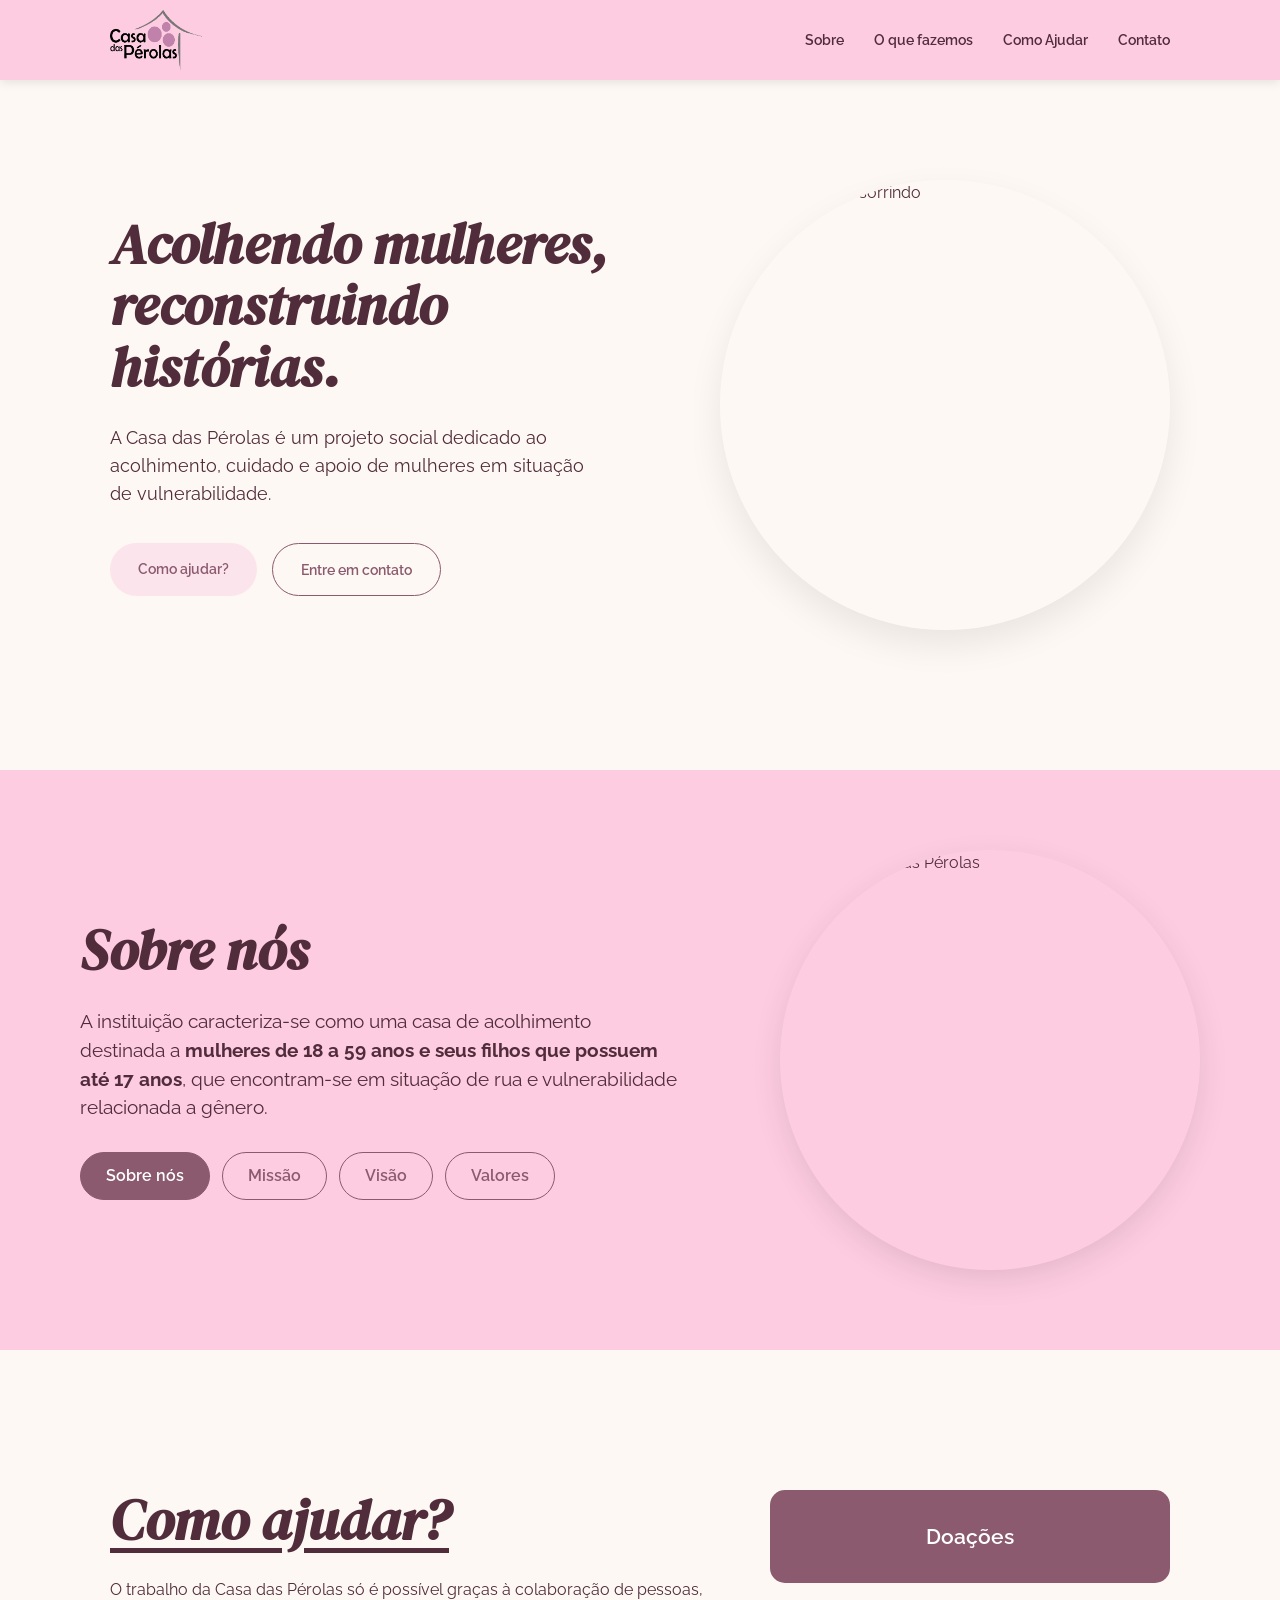
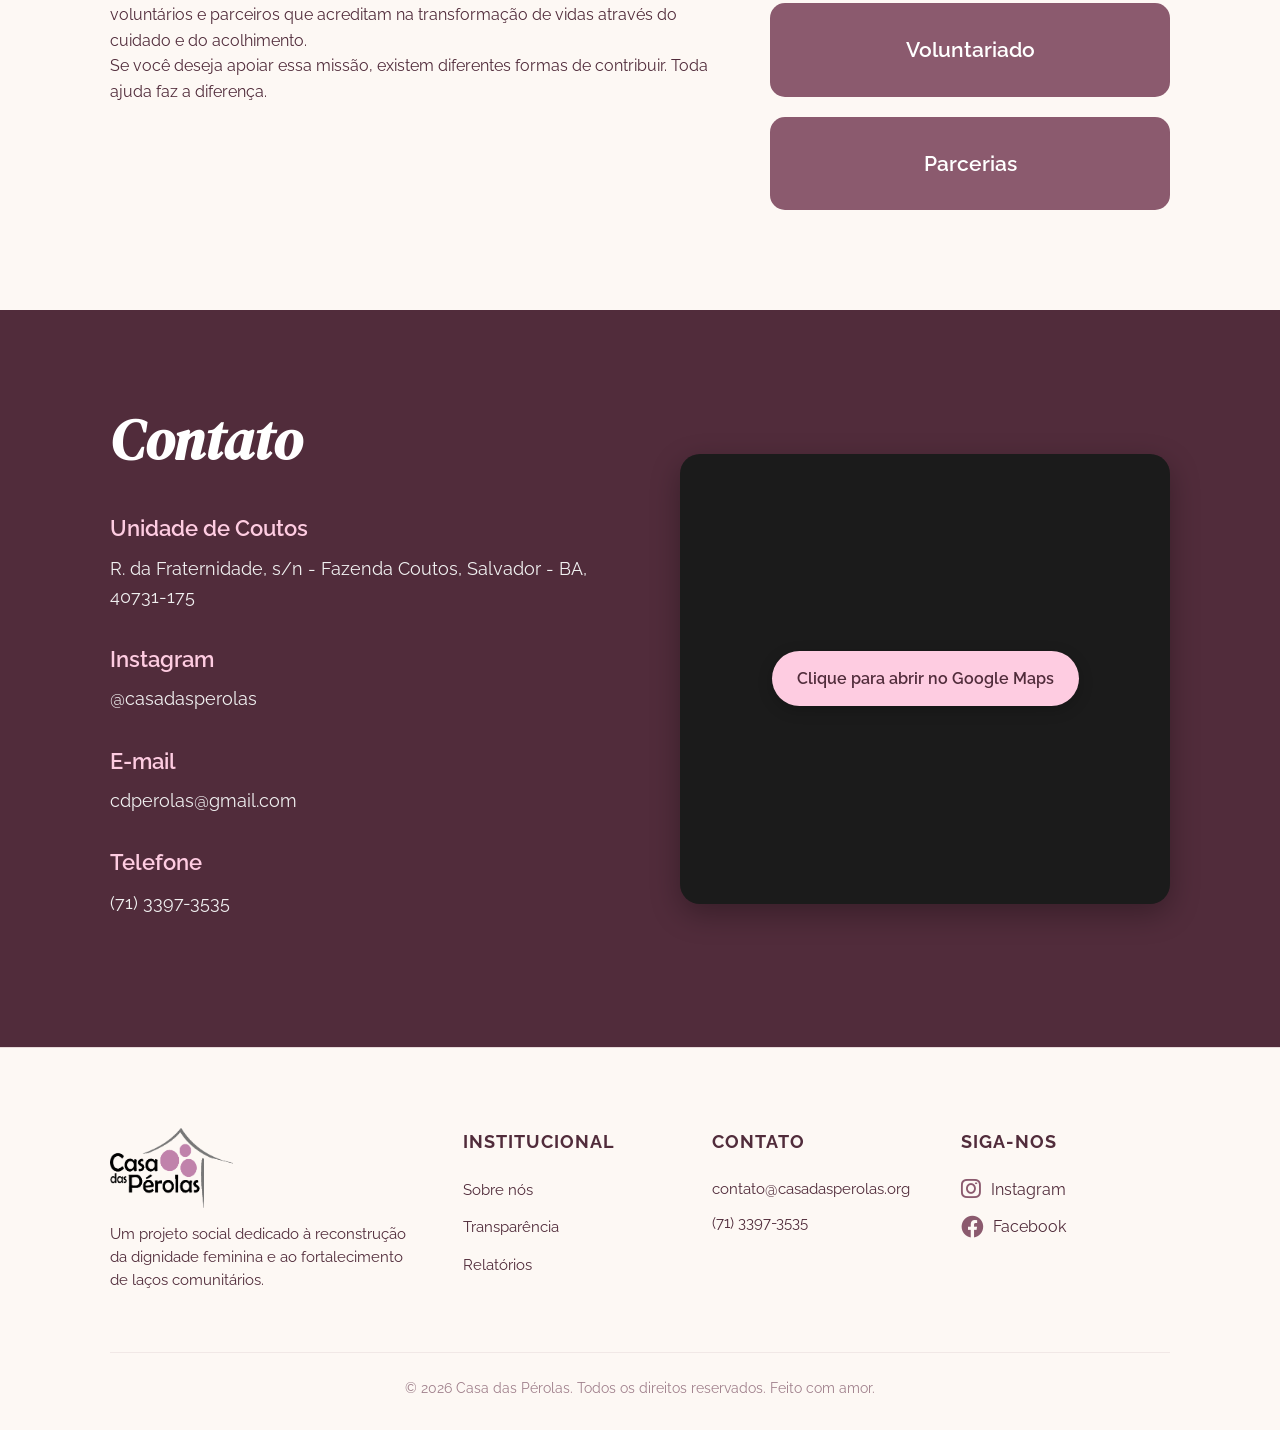
==== public/index.html @ 22f9d9be "Primeiro commit: Estrutura completa" ====
<!DOCTYPE html>
<html lang="pt-br">
<head>
    <meta charset="UTF-8">
    <meta name="viewport" content="width=device-width, initial-scale=1.0">
    <title>Casa das Pérolas</title>
    <link rel="stylesheet" href="css/style.css">
    <!-- Fontes e Ícones -->
    <link href="https://fonts.googleapis.com/css2?family=DM+Serif+Display:ital@0;1&family=Raleway:wght@400;600&display=swap" rel="stylesheet">
    <link rel="stylesheet" href="https://cdnjs.cloudflare.com/ajax/libs/font-awesome/6.0.0/css/all.min.css">
</head>
<body>

   <!-- Header Fixo -->
<header class="fixed-header">
    <div class="container nav-container">
        <!-- Logo PNG oficial no Header -->
        <div class="logo">
            <img src="Casa das Perólas.png" alt="Logo Casa das Pérolas" class="logo-img">
        </div>
        <nav>
            <div class="mobile-menu-icon">
                <div class="bar"></div>
                <div class="bar"></div>
                <div class="bar"></div>
            </div>
            
            <ul class="nav-list">
                <li><a href="#sobre">Sobre</a></li>
                <li><a href="#fazemos">O que fazemos</a></li>
                <li><a href="#ajudar">Como Ajudar</a></li>
                <li><a href="#contato">Contato</a></li>
            </ul>
        </nav>
    </div>
</header>

    <!-- Hero Section -->
    <section class="hero">
        <div class="container flex-hero">
            <div class="hero-text">
                <h1>Acolhendo mulheres, reconstruindo histórias.</h1>
                <p>A Casa das Pérolas é um projeto social dedicado ao acolhimento, cuidado e apoio de mulheres em situação de vulnerabilidade.</p>
                <div class="hero-btns">
                    <a href="#ajudar" class="btn btn-fill">Como ajudar?</a>
                    <a href="#contato" class="btn btn-outline">Entre em contato</a>
                </div>
            </div>
            <div class="hero-image">
                <div class="circle-img">
                    <!-- Imagem: Mulher sorrindo (Acolhimento) -->
                    <img src="https://images.unsplash.com/photo-1573497019940-1c28c88b4f3e?q=80&w=800&auto=format&fit=crop" alt="Mulher acolhida sorrindo">
                </div>
            </div>
        </div>
    </section>

    <!-- Sobre Section -->
    <section id="sobre" class="about-pink">
        <div class="container-flex">
            <div class="about-content">
                <h2 id="about-title">Sobre nós</h2>
                <p id="about-text">
                    A instituição caracteriza-se como uma casa de acolhimento destinada a 
                    <strong>mulheres de 18 a 59 anos e seus filhos que possuem até 17 anos</strong>, que encontram-se em situação de rua e vulnerabilidade relacionada a gênero.
                </p>
                
                <div class="filter-tabs">
                    <span class="tab active" data-target="sobre">Sobre nós</span>
                    <span class="tab" data-target="missao">Missão</span>
                    <span class="tab" data-target="visao">Visão</span>
                    <span class="tab" data-target="valores">Valores</span>
                </div>
            </div>

            <div class="about-image">
                <div class="circle-img">
                    <!-- Imagem: Grupo de mulheres/Equipe -->
                    <img id="about-img" src="https://images.unsplash.com/photo-1529156069898-49953e39b3ac?q=80&w=800&auto=format&fit=crop" alt="Equipe Casa das Pérolas">
                </div>
            </div>
        </div>
    </section>

    <!-- Como Ajudar -->
    <section id="ajudar" class="how-to-help">
        <div class="container grid-help">
            <div class="help-info">
                <h2>Como ajudar?</h2>
                <p>O trabalho da Casa das Pérolas só é possível graças à colaboração de pessoas, voluntários e parceiros que acreditam na transformação de vidas através do cuidado e do acolhimento.</p>
                <p>Se você deseja apoiar essa missão, existem diferentes formas de contribuir. Toda ajuda faz a diferença.</p>
            </div>
            <div class="help-cards">
                <div class="card">Doações</div>
                <div class="card">Voluntariado</div>
                <div class="card">Parcerias</div>
            </div>
        </div>
    </section>

    <!-- Seção de Contato -->
    <section id="contato" class="contact-section">
        <div class="container grid-contact">
            <div class="contact-info">
                <h2>Contato</h2>
                <div class="info-block">
                    <h3>Unidade de Coutos</h3>
                    <p>R. da Fraternidade, s/n - Fazenda Coutos, Salvador - BA, 40731-175</p>
                </div>
                
                <div class="info-block">
                    <h3>Instagram</h3>
                    <p><a href="https://www.instagram.com/casadasperolas" target="_blank">@casadasperolas</a></p>
                </div>

                <div class="info-block">
                    <h3>E-mail</h3>
                    <p><a href="mailto:cdperolas@gmail.com">cdperolas@gmail.com</a></p>
                </div>

                <div class="info-block">
                    <h3>Telefone</h3>
                    <p><a href="tel:7133973535">(71) 3397-3535</a></p>
                </div>
            </div>

            <div class="contact-map">
                <iframe src="https://www.google.com/maps/embed?pb=!1m18!1m12!1m3!1d3889.907241248093!2d-38.471442499999995!3d-12.849267399999997!2m3!1f0!2f0!3f0!3m2!1i1024!2i768!4f13.1!3m3!1m2!1s0x716121a64e60a1d%3A0xc8dcd6bf62f05271!2sCasa%20das%20P%C3%A9rolas!5e0!3m2!1spt-BR!2sbr!4v1778345344307!5m2!1spt-BR!2sbr" width="100%" height="100%" style="border:0;" allowfullscreen="" loading="lazy"></iframe>

                <a href="https://maps.app.goo.gl/dtXo3tHDdNDzMDmg7" target="_blank" class="map-link-overlay">
                    <div class="map-button">Clique para abrir no Google Maps</div>
                </a>
            </div>
        </div>
    </section>

    <footer class="main-footer">
        <div class="container footer-grid">
            <div class="footer-column brand-column">
                <div class="logo-footer">
                    <img src="Casa das Perólas.png" alt="Logo Casa das Pérolas" class="logo-img-footer">
                </div>
                <p>Um projeto social dedicado à reconstrução da dignidade feminina e ao fortalecimento de laços comunitários.</p>
            </div>

            <div class="footer-column">
                <h3>Institucional</h3>
                <ul>
                    <li><a href="#sobre">Sobre nós</a></li>
                    <li><a href="#">Transparência</a></li>
                    <li><a href="#">Relatórios</a></li>
                </ul>
            </div>

            <div class="footer-column">
                <h3>Contato</h3>
                <p>contato@casadasperolas.org</p>
                <p>(71) 3397-3535</p>
            </div>

            <div class="footer-column">
                <h3>Siga-nos</h3>
                <div class="social-links">
                    <a href="https://www.instagram.com/casadasperolas" target="_blank"><i class="fab fa-instagram"></i> Instagram</a>
                    <a href="https://www.facebook.com/casadasperolas" target="_blank"><i class="fab fa-facebook"></i> Facebook</a>
                </div>
            </div>
        </div>

        <div class="footer-bottom">
            <div class="container">
                <hr>
                <p>&copy; 2026 Casa das Pérolas. Todos os direitos reservados. Feito com amor.</p>
            </div>
        </div>
    </footer>

    <script src="js/script.js"></script>
</body>
</html>
---- public/css/style.css ----
/* Variáveis de Cores Atualizadas */
:root {
    --rosa-claro: #fecce1;    /* Fundo e Header */
    --marsala-medio: #8b5a6e; /* Botões e Títulos */
    --marsala-escuro: #512c3b; /* Texto e Destaques */
    --bege-fundo: #fdf8f4;    /* Fundo das seções claras */
}

* {
    margin: 0;
    padding: 0;
    box-sizing: border-box;
}

body {
    font-family: 'Raleway', sans-serif;
    background-color: var(--bege-fundo);
    color: var(--marsala-escuro);
    line-height: 1.6;
    overflow-x: hidden;
}

.container {
    max-width: 1100px;
    margin: 0 auto;
    padding: 0 20px;
}

/* Header */
header {
    background-color: var(--rosa-claro);
    padding: 20px 0;
}

.nav-container {
    display: flex;
    justify-content: space-between;
    align-items: center;
}

.logo {
    font-family: 'DM Serif Display', serif;
    font-size: 1.5rem;
    color: var(--marsala-escuro);
}

nav ul {
    display: flex;
    list-style: none;
}

nav ul li a {
    text-decoration: none;
    color: var(--marsala-escuro);
    margin-left: 30px;
    font-weight: 600;
    font-size: 0.9rem;
}

/* Hero Section */
.hero {
    padding: 100px 0;
}

.flex-hero {
    display: flex;
    align-items: center;
    justify-content: space-between;
    gap: 40px;
}

.hero-text {
    flex: 1;
}

h1, h2 {
    font-family: 'DM Serif Display', serif;
    font-style: italic;
    font-size: 3.5rem;
    color: var(--marsala-escuro);
    line-height: 1.1;
    margin-bottom: 25px;
}

.hero-text p {
    font-size: 1.1rem;
    margin-bottom: 35px;
    max-width: 500px;
}

.hero-btns {
    display: flex;
    gap: 15px;
}

/* Botões */
.btn {
    padding: 14px 28px;
    border-radius: 50px;
    text-decoration: none;
    font-weight: 600;
    font-size: 0.9rem;
    transition: 0.3s ease;
}

.btn-fill {
    background-color: #fce4ec; /* Rosa bem clarinho para o botão */
    color: var(--marsala-medio);
}

.btn-outline {
    border: 1px solid var(--marsala-medio);
    color: var(--marsala-medio);
}

.btn:hover {
    opacity: 0.8;
    transform: translateY(-2px);
}

/* Imagens Circulares */
.circle-img {
    width: 450px;
    height: 450px;
    border-radius: 50%;
    overflow: hidden;
    flex-shrink: 0;
    box-shadow: 0 15px 35px rgba(0,0,0,0.08);
}

.circle-img img {
    width: 100%;
    height: 100%;
    object-fit: cover;
}

/* Seção Sobre (Faixa Rosa) */
.about-pink {
    background-color: #fecce1; /* Cor rosa fiel ao seu pedido */
    padding: 80px 0;
    margin: 40px 0; /* Espaço para não colar nas seções vizinhas */
}

/* O segredo para o alinhamento está aqui */
.about-pink .container-flex {
    display: flex;
    align-items: center; /* Centraliza verticalmente texto e imagem */
    justify-content: space-between;
    gap: 50px;
    max-width: 1200px; /* Ajuste conforme a largura do seu projeto */
    margin: 0 auto;
    padding: 0 40px;
}

/* Lado do Texto */
.about-content {
    flex: 1.2; /* Dá um pouco mais de espaço para o texto */
    text-align: left;
}

.about-content h2 {
    font-family: 'DM Serif Display', serif;
    font-size: 3.5rem;
    color: #512c3b;
    margin-bottom: 25px;
    font-style: italic;
}

.about-content p {
    font-family: 'Raleway', sans-serif;
    font-size: 1.2rem;
    line-height: 1.5;
    color: #512c3b;
    margin-bottom: 30px;
    max-width: 600px; /* Impede que o texto se espalhe demais */
}

/* Lado da Imagem */
.about-image {
    flex: 0.8;
    display: flex;
    justify-content: flex-end;
}

.about-image .circle-img {
    width: 420px; /* Tamanho fiel ao Figma */
    height: 420px;
    border-radius: 50%;
    overflow: hidden;
    border: none;
    box-shadow: 0 10px 30px rgba(0,0,0,0.1);
}

.about-image .circle-img img {
    width: 100%;
    height: 100%;
    object-fit: cover;
}

/* Tabs (Abas) */
.filter-tabs {
    display: flex;
    gap: 12px;
}

.tab {
    padding: 10px 25px;
    border: 1px solid #8b5a6e;
    border-radius: 30px;
    font-family: 'Raleway', sans-serif;
    font-weight: 600;
    color: #8b5a6e;
    cursor: pointer;
    background: transparent;
    transition: 0.3s;
}

.tab.active {
    background-color: #8b5a6e;
    color: white;
}

/* Como Ajudar */
.how-to-help {
    padding: 100px 0;
}

.grid-help {
    display: grid;
    grid-template-columns: 1.2fr 0.8fr;
    gap: 60px;
    align-items: start;
}

.help-info h2 {
    text-decoration: underline;
    text-underline-offset: 8px;
}

.help-cards {
    display: flex;
    flex-direction: column;
    gap: 20px;
}

.card {
    background-color: var(--marsala-medio);
    color: white;
    padding: 30px;
    border-radius: 15px;
    text-align: center;
    font-size: 1.3rem;
    font-weight: 600;
    cursor: pointer;
    transition: 0.3s;
}

.card:hover {
    background-color: var(--marsala-escuro);
}

/* Animações */
.fade-in {
    animation: fadeIn 0.6s ease-out forwards;
}

@keyframes fadeIn {
    from { opacity: 0; transform: translateY(15px); }
    to { opacity: 1; transform: translateY(0); }
}

/* Responsividade */
@media (max-width: 992px) {
    h1 { font-size: 2.8rem; }
    .circle-img { width: 350px; height: 350px; }
}

@media (max-width: 768px) {
    .flex-hero, .container-flex, .grid-help {
        flex-direction: column;
        grid-template-columns: 1fr;
        text-align: center;
    }
    
    .hero-text p { margin: 0 auto 30px; }
    .hero-btns { justify-content: center; }
    .filter-tabs { justify-content: center; }
    
    .circle-img {
        width: 300px;
        height: 300px;
    }
}

/* Reset e Estilo Geral do Footer */
.main-footer {
    background-color: var(--bege-fundo); /* Fundo suave */
    padding: 80px 0 30px 0;
    border-top: 1px solid rgba(139, 90, 110, 0.2); /* Linha sutil marsala */
    color: var(--marsala-escuro);
}

.footer-grid {
    display: grid;
    grid-template-columns: 1.5fr 1fr 1fr 1fr;
    gap: 40px;
    align-items: start;
}

/* Estilo da Logo no Footer */
.logo-footer {
    font-family: 'DM Serif Display', serif;
    font-size: 1.8rem;
    color: var(--marsala-medio);
    margin-bottom: 15px;
}

.brand-column p {
    font-size: 0.95rem;
    max-width: 300px;
    line-height: 1.5;
}

/* Títulos das Colunas */
.footer-column h3 {
    font-family: 'Raleway', sans-serif;
    font-weight: 700;
    font-size: 1.1rem;
    text-transform: uppercase;
    letter-spacing: 1px;
    margin-bottom: 20px;
    color: var(--marsala-escuro);
}

/* Listas e Links */
.footer-column ul {
    list-style: none;
}

.footer-column ul li {
    margin-bottom: 12px;
}

.footer-column a {
    text-decoration: none;
    color: var(--marsala-escuro);
    font-size: 0.95rem;
    transition: color 0.3s ease;
}

.footer-column a:hover {
    color: var(--marsala-medio);
}

.footer-column p {
    font-size: 0.95rem;
    margin-bottom: 10px;
}

/* Parte Inferior (Copyright) */
.footer-bottom {
    margin-top: 50px;
    text-align: center;
}

.footer-bottom hr {
    border: 0;
    border-top: 1px solid rgba(139, 90, 110, 0.1);
    margin-bottom: 25px;
}

.footer-bottom p {
    font-size: 0.85rem;
    color: #a0808c; /* Um tom de cinza rosado */
}

/* Ajuste para telas menores */
@media (max-width: 768px) {
    .footer-grid {
        grid-template-columns: 1fr 1fr;
        text-align: center;
    }
    
    .brand-column {
        grid-column: span 2;
        margin-bottom: 30px;
    }
    
    .brand-column p {
        margin: 0 auto;
    }
}

/* Estilo do ícone hambúrguer (escondido por padrão) */
.mobile-menu-icon {
    display: none;
    cursor: pointer;
    flex-direction: column;
    gap: 5px;
}

.bar {
    width: 25px;
    height: 3px;
    background-color: var(--marsala-escuro);
    transition: 0.3s;
}

/* Responsividade do Menu */
@media (max-width: 768px) {
    .mobile-menu-icon { display: flex; }

    .nav-list {
        display: none; /* Esconde a lista original */
        flex-direction: column;
        position: absolute;
        top: 70px;
        left: 0;
        width: 100%;
        background-color: var(--rosa-claro);
        padding: 20px;
        text-align: center;
        z-index: 1000;
    }

    /* Classe que o JS vai adicionar */
    .nav-list.active { display: flex; }
    
    nav ul li { margin: 15px 0; }
}

html {
    scroll-behavior: smooth;
}

/* Seção de Contato */
.contact-section {
    background-color: var(--marsala-escuro); /* #512c3b */
    padding: 100px 0;
    color: #ffffff;
}

.grid-contact {
    display: grid;
    grid-template-columns: 1fr 1fr;
    gap: 80px;
    align-items: center;
}

.contact-info h2 {
    font-family: 'DM Serif Display', serif;
    font-size: 3.5rem;
    color: #ffffff; /* Branco para destacar no fundo escuro */
    margin-bottom: 40px;
    font-style: italic;
}

.info-block {
    margin-bottom: 30px;
}

.info-block h3 {
    font-family: 'Raleway', sans-serif;
    font-weight: 600;
    font-size: 1.4rem;
    margin-bottom: 8px;
    color: var(--rosa-claro); /* #fecce1 */
}

.info-block p, .info-block a {
    font-family: 'Raleway', sans-serif;
    font-size: 1.1rem;
    color: #f0f0f0;
    text-decoration: none;
    line-height: 1.6;
}

.info-block a:hover {
    text-decoration: underline;
    color: var(--rosa-claro);
}

/* Estilização do Mapa */
.contact-map {
    position: relative;
    border-radius: 20px;
    overflow: hidden;
    height: 450px;
    box-shadow: 0 20px 40px rgba(0,0,0,0.3);
}

.map-link {
    display: block;
    width: 100%;
    height: 100%;
    position: relative;
}

/* Camada que aparece ao passar o mouse sobre o mapa */
.map-overlay {
    position: absolute;
    top: 0;
    left: 0;
    width: 100%;
    height: 100%;
    background-color: rgba(81, 44, 59, 0.4);
    display: flex;
    justify-content: center;
    align-items: center;
    opacity: 0;
    transition: 0.3s ease;
    z-index: 2;
    pointer-events: none; /* Deixa o clique passar para o link */
}

.map-link:hover .map-overlay {
    opacity: 1;
}

.map-overlay span {
    background-color: var(--rosa-claro);
    color: var(--marsala-escuro);
    padding: 12px 25px;
    border-radius: 30px;
    font-weight: 600;
}

/* Iframe do mapa */
.contact-map iframe {
    filter: grayscale(0.3) contrast(1.1); /* Um leve filtro para combinar com o site */
}

/* Responsividade */
@media (max-width: 992px) {
    .grid-contact {
        grid-template-columns: 1fr;
        gap: 50px;
        text-align: center;
    }

    .contact-info h2 {
        font-size: 3rem;
    }

    .contact-map {
        height: 350px;
    }
}

.contact-map {
    position: relative;
    border-radius: 20px;
    overflow: hidden;
    height: 450px;
    background-color: #222; /* Fundo preto caso o mapa demore a carregar */
    box-shadow: 0 20px 40px rgba(0,0,0,0.3);
}

.contact-map iframe {
    width: 100%;
    height: 100%;
    border: none;
    display: block;
}

.map-link {
    display: block;
    width: 100%;
    height: 100%;
    text-decoration: none;
}

.contact-map {
    position: relative;
    width: 100%;
    height: 450px;
    border-radius: 20px;
    overflow: hidden;
    box-shadow: 0 10px 30px rgba(0,0,0,0.3);
}

/* Link que cobre todo o mapa */
.map-link-overlay {
    position: absolute;
    top: 0;
    left: 0;
    width: 100%;
    height: 100%;
    display: flex;
    justify-content: center;
    align-items: center;
    background: rgba(0, 0, 0, 0.2); /* Escurece o mapa levemente */
    text-decoration: none;
    z-index: 10; /* Garante que fique na frente do iframe */
    transition: background 0.3s ease;
}

.map-link-overlay:hover {
    background: rgba(0, 0, 0, 0.4); /* Escurece mais ao passar o mouse */
}

/* Estilo do Botão Rosa */
.map-button {
    background-color: #fecce1; /* Seu rosa claro */
    color: #512c3b; /* Seu marsala escuro */
    padding: 15px 25px;
    border-radius: 50px;
    font-weight: 600;
    font-family: 'Raleway', sans-serif;
    box-shadow: 0 4px 15px rgba(0,0,0,0.2);
    transition: transform 0.3s ease;
}

.map-link-overlay:hover .map-button {
    transform: scale(1.05); /* Efeito de pulso ao passar o mouse */
}

.social-links {
    display: flex;
    flex-direction: column;
    gap: 12px;
}

.social-links a {
    display: flex;
    align-items: center;
    gap: 10px; /* Espaço entre o ícone e o texto */
    text-decoration: none;
    color: var(--marsala-escuro);
    font-family: 'Raleway', sans-serif;
    font-size: 1rem;
    transition: transform 0.3s ease, color 0.3s ease;
}

/* Tamanho do ícone */
.social-links i {
    font-size: 1.4rem;
    color: var(--marsala-medio);
}

/* Efeito ao passar o mouse */
.social-links a:hover {
    color: var(--marsala-medio);
    transform: translateX(5px); /* Move levemente para a direita */
}

.social-links a:hover i {
    color: var(--marsala-escuro);
}

/* Header Fixo no Topo */
.fixed-header {
    position: fixed;
    top: 0;
    left: 0;
    width: 100%;
    z-index: 1000;
    background-color: var(--rosa-claro);
    box-shadow: 0 2px 10px rgba(0, 0, 0, 0.1);
    padding: 10px 0;
}

/* Compensação para o conteúdo não ficar escondido atrás do header fixo */
body {
    padding-top: 80px; /* Ajuste conforme a altura do seu header */
}

/* Ajuste das Logos PNG */
.logo-img {
    height: 60px; /* Ajuste conforme o tamanho do seu PNG */
    width: auto;
    display: block;
}

.logo-img-footer {
    height: 80px; /* Logo um pouco maior no rodapé */
    width: auto;
    margin-bottom: 15px;
    display: block;
}

/* Ajuste do container para alinhar a imagem da logo */
.nav-container {
    display: flex;
    justify-content: space-between;
    align-items: center;
}
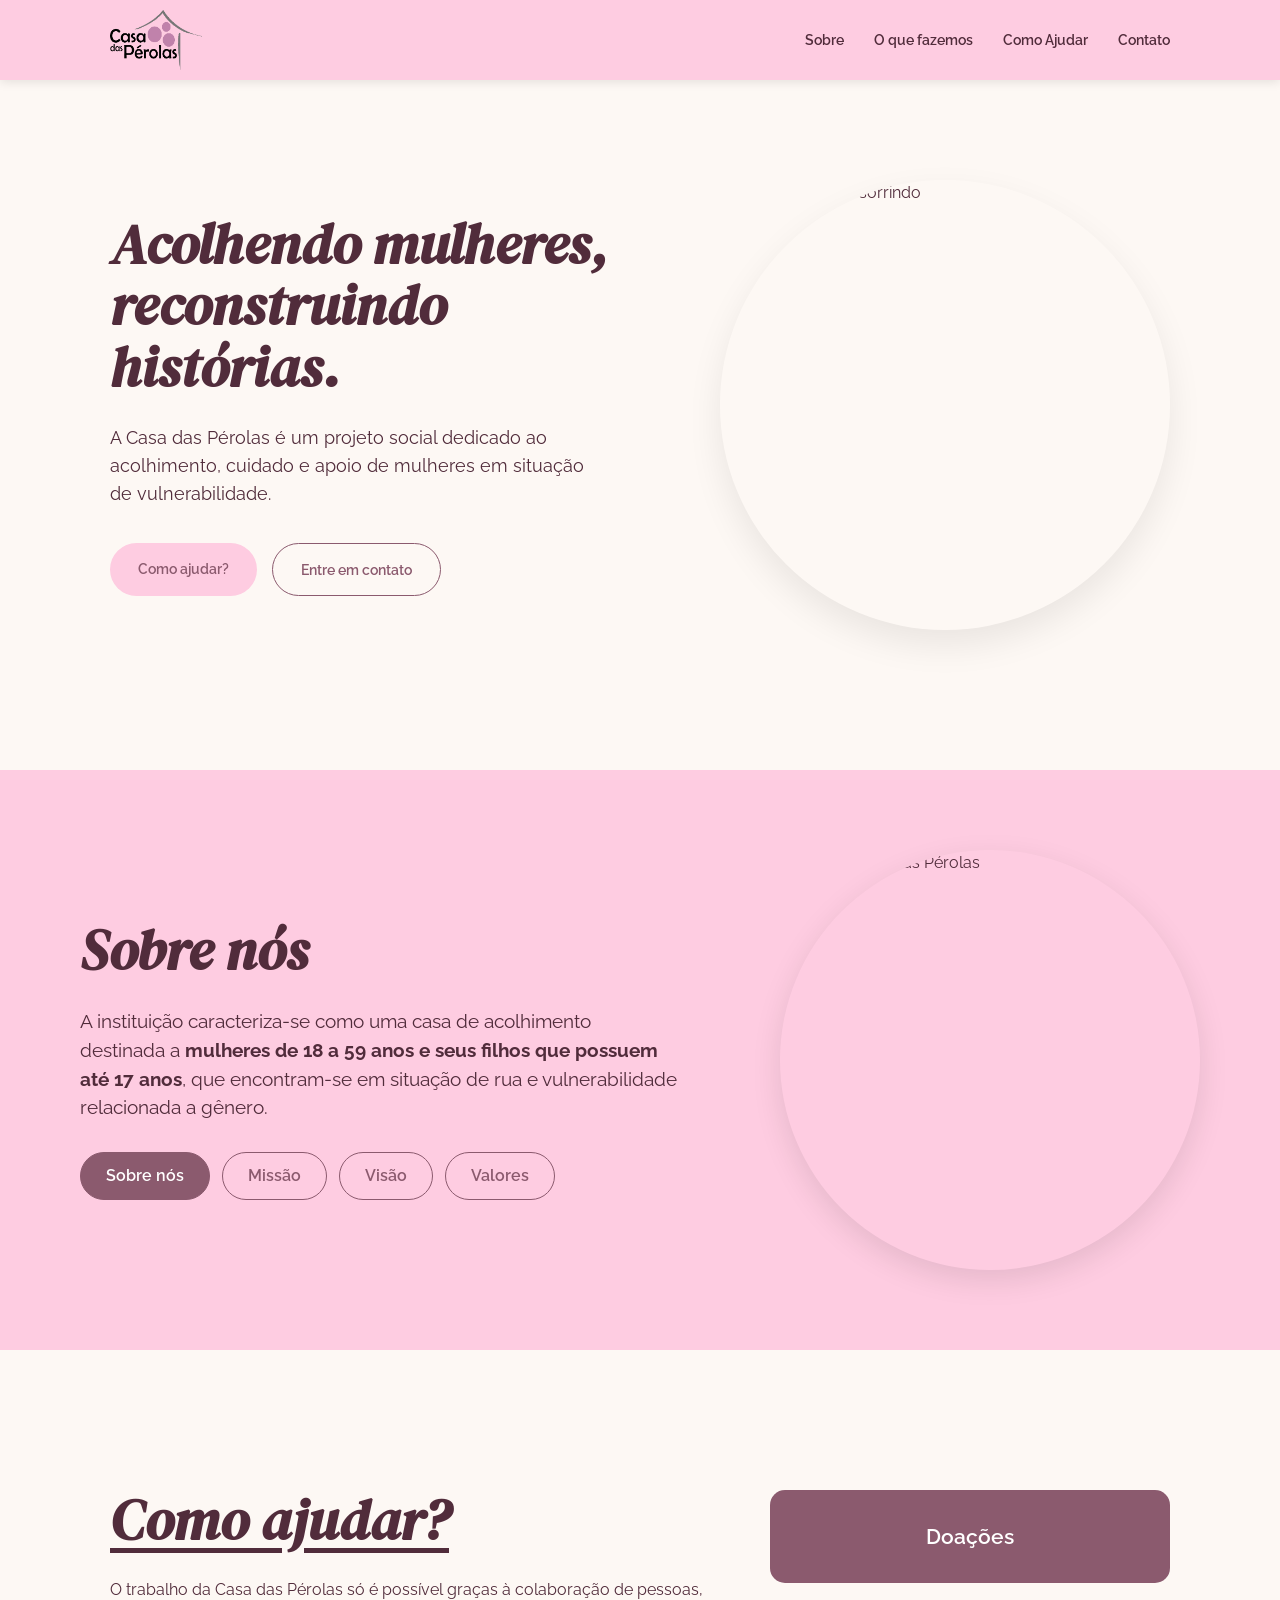
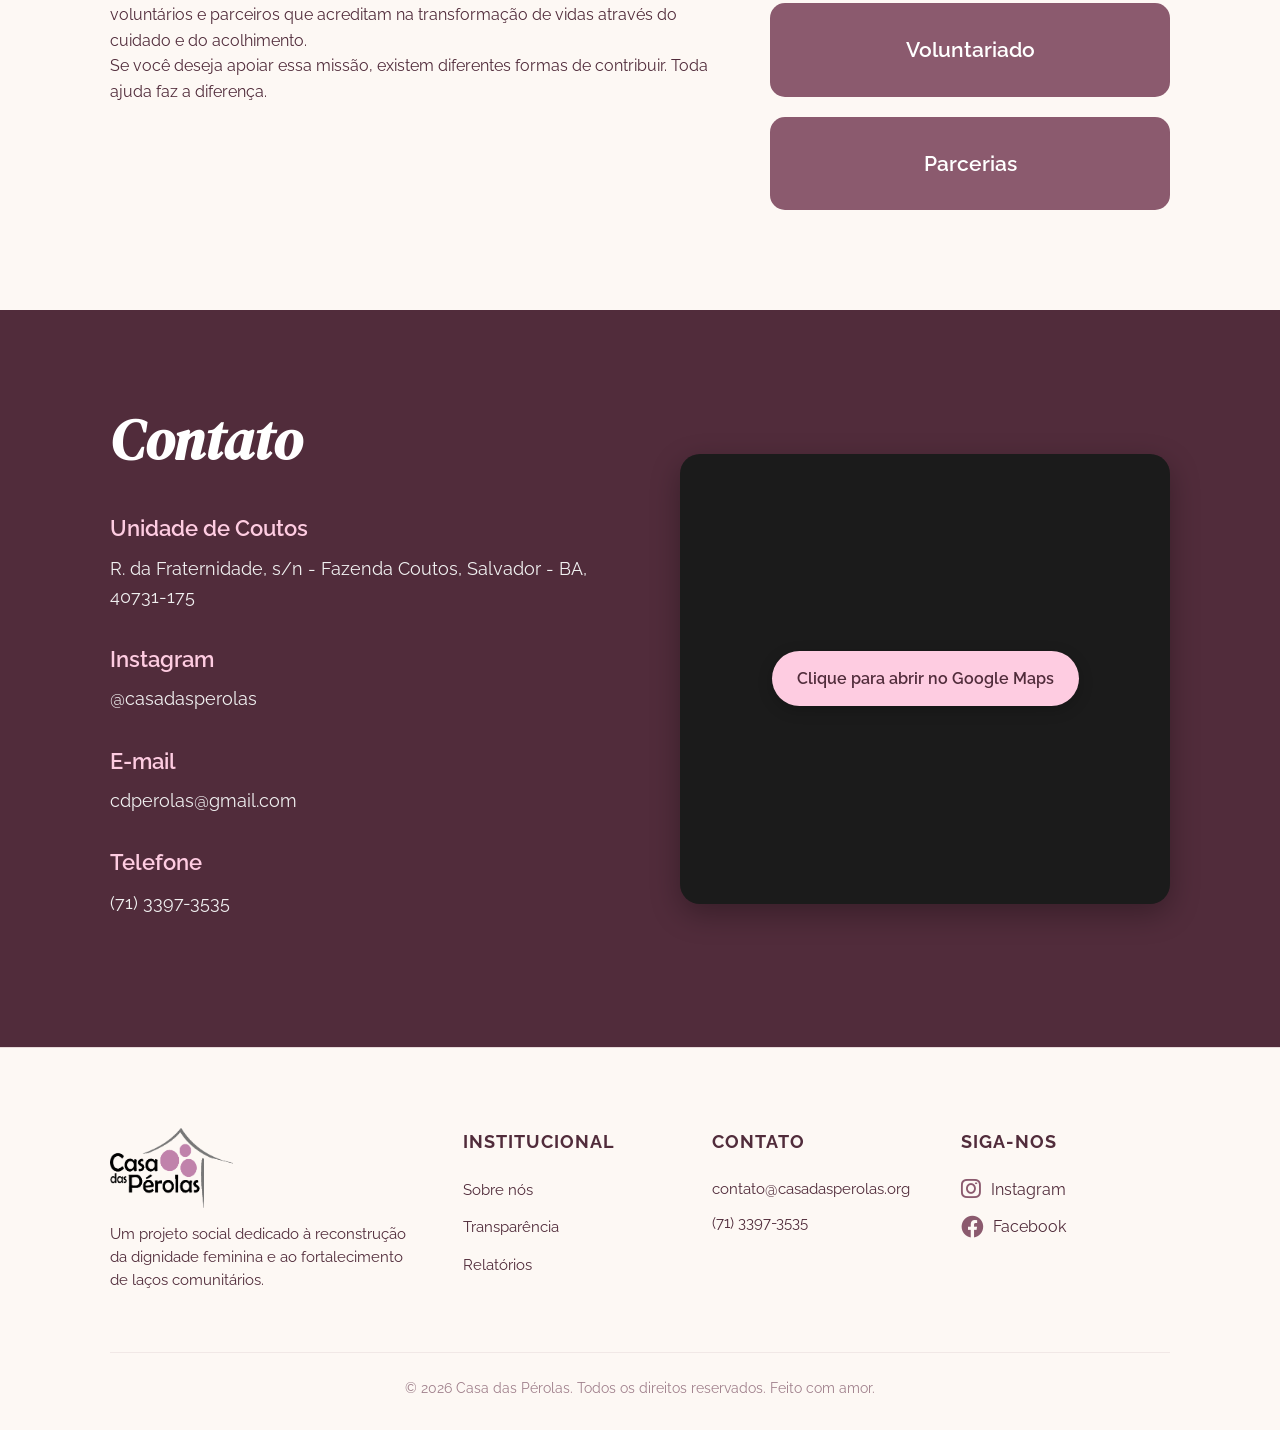
==== commit 04920046: "Adicionado paginas de doacoes e voluntariado com estilo fiel ao Figma" ====
--- a/public/index.html
+++ b/public/index.html
@@ -16,7 +16,7 @@
     <div class="container nav-container">
         <!-- Logo PNG oficial no Header -->
         <div class="logo">
-            <img src="Casa das Perólas.png" alt="Logo Casa das Pérolas" class="logo-img">
+            <img src="imgs/CasadasPerolas.png" alt="Logo Casa das Pérolas" class="logo-img">
         </div>
         <nav>
             <div class="mobile-menu-icon">
@@ -27,8 +27,8 @@
             
             <ul class="nav-list">
                 <li><a href="#sobre">Sobre</a></li>
-                <li><a href="#fazemos">O que fazemos</a></li>
-                <li><a href="#ajudar">Como Ajudar</a></li>
+                <li><a href="fazemos.html">O que fazemos</a></li>
+                <li><a href="doacoes.html">Como Ajudar</a></li>
                 <li><a href="#contato">Contato</a></li>
             </ul>
         </nav>
@@ -91,8 +91,8 @@
                 <p>Se você deseja apoiar essa missão, existem diferentes formas de contribuir. Toda ajuda faz a diferença.</p>
             </div>
             <div class="help-cards">
-                <div class="card">Doações</div>
-                <div class="card">Voluntariado</div>
+                <div class="card" onclick="window.location.href='doacoes.html'">Doações</div>
+                <div class="card" onclick="window.location.href='fazemos.html'">Voluntariado</div>
                 <div class="card">Parcerias</div>
             </div>
         </div>
@@ -138,7 +138,7 @@
         <div class="container footer-grid">
             <div class="footer-column brand-column">
                 <div class="logo-footer">
-                    <img src="Casa das Perólas.png" alt="Logo Casa das Pérolas" class="logo-img-footer">
+                    <img src="imgs/CasadasPerolas.png" alt="Logo Casa das Pérolas" class="logo-img-footer">
                 </div>
                 <p>Um projeto social dedicado à reconstrução da dignidade feminina e ao fortalecimento de laços comunitários.</p>
             </div>
--- a/public/css/style.css
+++ b/public/css/style.css
@@ -104,7 +104,7 @@
 }
 
 .btn-fill {
-    background-color: #fce4ec; /* Rosa bem clarinho para o botão */
+    background-color: var(--rosa-claro); /* Rosa bem clarinho para o botão */
     color: var(--marsala-medio);
 }
 
@@ -684,4 +684,525 @@
     display: flex;
     justify-content: space-between;
     align-items: center;
+}
+
+/* --- AJUSTE MOBILE (FIGMA) --- */
+
+@media (max-width: 768px) {
+    /* Ajuste do Header Mobile */
+    .fixed-header {
+        padding: 10px 0;
+    }
+    
+    .logo-img {
+        height: 45px; /* Logo menor no mobile */
+    }
+
+    /* Hero Section Mobile */
+    .hero {
+        padding: 40px 0;
+        text-align: center;
+    }
+
+    .flex-hero {
+        flex-direction: column;
+        gap: 30px;
+    }
+
+    h1 {
+        font-size: 2.2rem; /* Diminuir o título para não quebrar feio */
+    }
+
+    /* Seção Sobre Nós (Rosa) Mobile */
+    .about-pink {
+        padding: 40px 0;
+        border-radius: 0; /* Remover arredondamento se o Figma for reto no mobile */
+    }
+
+    .container-flex {
+        flex-direction: column;
+        text-align: center;
+        gap: 30px;
+    }
+
+    .about-content h2 {
+        font-size: 2.5rem;
+        margin-bottom: 20px;
+    }
+
+    .about-content p {
+        font-size: 1rem;
+        margin: 0 auto 25px auto;
+        max-width: 100%;
+    }
+
+    /* Tabs (Botões Sobre/Missão/Etc) no Mobile */
+    .filter-tabs {
+        display: grid; /* Usar grid para ficarem em 2x2 ou scroll lateral */
+        grid-template-columns: 1fr 1fr;
+        gap: 10px;
+        justify-content: center;
+    }
+
+    .tab {
+        padding: 12px 10px;
+        font-size: 0.85rem;
+        width: 100%; /* Ocupar o espaço do grid */
+        display: flex;
+        align-items: center;
+        justify-content: center;
+        min-height: 50px; /* Garante que o texto não corte */
+    }
+
+    /* Imagem Circular no Mobile */
+    .circle-img {
+        width: 280px; /* Reduzir tamanho para caber em telas pequenas */
+        height: 280px;
+        margin: 0 auto;
+    }
+
+    /* Seção Como Ajudar Mobile */
+    .how-to-help {
+        padding: 50px 0;
+    }
+
+    .grid-help {
+        grid-template-columns: 1fr;
+        text-align: center;
+        gap: 30px;
+    }
+
+    .card {
+        padding: 20px;
+        font-size: 1.1rem;
+    }
+
+    /* Seção de Contato Mobile */
+    .grid-contact {
+        grid-template-columns: 1fr;
+        gap: 40px;
+        text-align: center;
+    }
+
+    .contact-map {
+        height: 300px;
+    }
+
+    /* Footer Mobile */
+    .footer-grid {
+        grid-template-columns: 1fr;
+        gap: 30px;
+        text-align: center;
+    }
+
+    .footer-column.brand-column p {
+        margin: 0 auto;
+    }
+
+    .social-links {
+        align-items: center;
+    }
+}
+
+/* --- PÁGINA DE DOAÇÕES --- */
+
+.donation-banner {
+    height: 350px;
+    background-size: cover;
+    background-position: center;
+    display: flex;
+    align-items: center;
+    color: white;
+}
+
+.donation-banner h1 {
+    font-family: 'DM Serif Display', serif;
+    font-size: 4rem;
+    color: white;
+    font-style: italic;
+}
+
+/* Faixas coloridas abaixo do banner */
+.color-bars {
+    display: flex;
+    width: 100%;
+    height: 15px;
+}
+.bar-1 { flex: 1; background-color: #512c3b; }
+.bar-2 { flex: 1; background-color: #8b5a6e; }
+.bar-3 { flex: 1; background-color: #fecce1; }
+.bar-4 { flex: 1; background-color: #4a3b3f; }
+
+/* Submenu de opções */
+.donation-options {
+    padding: 60px 0;
+}
+.options-grid {
+    display: grid;
+    grid-template-columns: 1fr 1fr 1fr;
+    gap: 30px;
+}
+.option-card {
+    background-color: #fff4f7;
+    padding: 30px;
+    border-radius: 15px;
+    border: 1px solid rgba(13b, 90, 110, 0.1);
+}
+.option-card.active {
+    background: linear-gradient(135deg, #fecce1, #f8bbd0);
+    border: 1px solid var(--marsala-medio);
+}
+.option-card h3 {
+    font-family: 'DM Serif Display', serif;
+    font-style: italic;
+    font-size: 1.8rem;
+    margin-bottom: 10px;
+    color: var(--marsala-escuro);
+}
+
+/* Seção Materiais (Fundo Escuro) */
+.materials-section {
+    background-color: var(--marsala-escuro);
+    color: white;
+    padding: 80px 0;
+}
+.grid-materials {
+    display: grid;
+    grid-template-columns: 1.2fr 0.8fr;
+    gap: 60px;
+    align-items: center;
+}
+.materials-text h2 {
+    color: white;
+    font-size: 3.5rem;
+    margin-bottom: 25px;
+}
+.allowed-items-box {
+    background-color: #fecce1;
+    color: var(--marsala-escuro);
+    padding: 30px;
+    border-radius: 20px;
+    margin: 30px 0;
+}
+.allowed-items-box h3 {
+    font-weight: 700;
+    margin-bottom: 15px;
+    font-size: 1.1rem;
+}
+.allowed-items-box ul {
+    list-style: none;
+}
+.allowed-items-box ul li {
+    margin-bottom: 8px;
+    font-weight: 600;
+}
+.materials-images {
+    display: flex;
+    flex-direction: column;
+    gap: 20px;
+}
+.rounded-img {
+    width: 100%;
+    height: 220px;
+    object-fit: cover;
+    border-radius: 20px;
+    box-shadow: 0 10px 20px rgba(0,0,0,0.2);
+}
+
+/* Seção Financeira (Fundo Claro) */
+.financial-section {
+    padding: 80px 0;
+    background-color: var(--bege-fundo);
+}
+.grid-financial {
+    display: grid;
+    grid-template-columns: 1.2fr 0.8fr;
+    gap: 60px;
+    align-items: center;
+}
+.financial-text h2 {
+    font-size: 3.5rem;
+    margin-bottom: 5px;
+}
+.financial-text .subtitle {
+    font-size: 1.3rem;
+    font-weight: 600;
+    margin-bottom: 30px;
+}
+.bank-details-grid {
+    display: grid;
+    grid-template-columns: 1fr 1fr 1fr;
+    gap: 15px;
+    margin: 25px 0 15px;
+}
+.bank-card, .full-width-bank-card {
+    background-color: var(--marsala-escuro);
+    color: white;
+    padding: 15px 20px;
+    border-radius: 12px;
+}
+.bank-card span, .full-width-bank-card span {
+    display: block;
+    font-size: 0.85rem;
+    opacity: 0.8;
+}
+.bank-card strong, .full-width-bank-card strong {
+    font-size: 1.1rem;
+}
+.full-width-bank-card {
+    margin-bottom: 15px;
+}
+.fav-card {
+    background-color: #633649; /* Leve variação harmônica */
+}
+.financial-qrcode {
+    display: flex;
+    justify-content: center;
+}
+.qrcode-wrapper {
+    background: white;
+    padding: 20px;
+    border-radius: 20px;
+    box-shadow: 0 15px 35px rgba(0,0,0,0.06);
+}
+.qrcode-img {
+    width: 280px;
+    height: 280px;
+    display: block;
+}
+
+/* Responsividade Mobile da página de doações */
+@media (max-width: 768px) {
+    .options-grid { grid-template-columns: 1fr; }
+    .grid-materials, .grid-financial { grid-template-columns: 1fr; text-align: center; }
+    .bank-details-grid { grid-template-columns: 1fr; }
+    .donation-banner h1 { font-size: 2.8rem; }
+}
+
+/* --- PÁGINA O QUE FAZEMOS & VOLUNTARIADO --- */
+
+/* Banners horizontais de largura total */
+.page-banner {
+    background-color: var(--rosa-claro); /* #fecce1 */
+    padding: 40px 0;
+    text-align: center;
+}
+
+.page-banner h1, .page-banner h2 {
+    font-family: 'DM Serif Display', serif;
+    font-style: italic;
+    font-size: 3.5rem;
+    color: var(--marsala-escuro); /* #512c3b */
+    margin: 0;
+}
+
+/* Faixa rosa claro do segundo título */
+.bg-light-pink {
+    background-color: #fde4ee; /* Um tom de rosa ligeiramente mais suave para variação se preferir, ou mantenha var(--rosa-claro) */
+}
+
+/* Container de texto centralizado e ajustado para não espalhar muito na tela */
+.section-intro {
+    padding: 60px 0;
+    background-color: var(--bege-fundo);
+}
+
+.text-container-narrow {
+    max-width: 900px;
+    margin: 0 auto;
+}
+
+.text-container-narrow p {
+    font-family: 'Raleway', sans-serif;
+    font-size: 1.25rem;
+    line-height: 1.7;
+    color: var(--marsala-escuro);
+    text-align: justify;
+}
+
+/* Seção do Cadastro de Voluntário */
+.volunteer-signup-section {
+    padding: 80px 0;
+    background-color: var(--bege-fundo);
+}
+
+.grid-volunteer {
+    display: grid;
+    grid-template-columns: 1fr 1fr;
+    gap: 60px;
+    align-items: start;
+}
+
+.volunteer-text p {
+    font-family: 'Raleway', sans-serif;
+    font-size: 1.25rem;
+    line-height: 1.7;
+    color: var(--marsala-escuro);
+}
+
+/* Card Estilo Google Forms */
+.form-container-card {
+    background-color: #ffffff;
+    border: 1px solid #dadce0;
+    border-radius: 8px;
+    overflow: hidden;
+    box-shadow: 0 4px 10px rgba(0, 0, 0, 0.05);
+}
+
+/* Faixa decorativa superior vermelha clássica */
+.forms-accent-bar {
+    height: 10px;
+    background-color: #ff0000; /* Vermelho do Google Forms indicado no figma */
+}
+
+.forms-card-body {
+    padding: 30px;
+}
+
+.forms-card-body h3 {
+    font-family: 'Raleway', sans-serif;
+    font-weight: 700;
+    font-size: 1.8rem;
+    color: #202124;
+    margin-bottom: 20px;
+}
+
+.forms-desc {
+    font-family: 'Raleway', sans-serif;
+    font-style: italic;
+    font-size: 0.95rem;
+    line-height: 1.5;
+    color: #202124;
+    margin-bottom: 20px;
+}
+
+.forms-divider {
+    border: 0;
+    border-top: 1px solid #dadce0;
+    margin: 15px 0;
+}
+
+.forms-required-notice {
+    font-family: 'Raleway', sans-serif;
+    font-size: 0.85rem;
+    color: #d93025;
+}
+
+/* Botão de envio vermelho */
+.btn-forms-submit {
+    display: inline-block;
+    background-color: #ff0000;
+    color: #ffffff;
+    padding: 12px 24px;
+    border-radius: 4px;
+    text-decoration: none;
+    font-family: 'Raleway', sans-serif;
+    font-weight: 700;
+    font-size: 0.9rem;
+    text-transform: none;
+    transition: background-color 0.2s ease;
+    margin-top: 10px;
+}
+
+.btn-forms-submit:hover {
+    background-color: #cc0000;
+}
+
+/* Responsividade Mobile */
+@media (max-width: 768px) {
+    .page-banner h1, .page-banner h2 {
+        font-size: 2.5rem;
+    }
+    
+    .grid-volunteer {
+        grid-template-columns: 1fr;
+        gap: 40px;
+    }
+    
+    .text-container-narrow p, .volunteer-text p {
+        font-size: 1.1rem;
+        text-align: center;
+    }
+
+    .forms-card-body h3 {
+        font-size: 1.5rem;
+    }
+}
+
+/* --- CONTAINER DAS OPÇÕES (COMO AJUDAR) --- */
+.donation-options {
+    padding: 50px 0;
+    background-color: var(--bege-fundo);
+}
+
+/* Alinhamento dos 3 blocos lado a lado */
+.options-tabs-container {
+    display: grid;
+    grid-template-columns: 1fr 1fr 1fr;
+    gap: 24px;
+    max-width: 1000px;
+    margin: 0 auto;
+}
+
+/* Estilo Base de cada Card */
+.option-tab {
+    background-color: #fffafb; /* Fundo esbranquiçado sutil */
+    border: 1px solid rgba(139, 90, 110, 0.15);
+    border-radius: 16px;
+    padding: 30px 25px;
+    cursor: pointer;
+    transition: all 0.3s cubic-bezier(0.25, 0.8, 0.25, 1);
+    text-align: left;
+}
+
+/* Títulos internos dos Cards */
+.option-tab h3 {
+    font-family: 'DM Serif Display', serif;
+    font-style: italic;
+    font-size: 1.8rem;
+    color: var(--marsala-escuro); /* #512c3b */
+    margin-bottom: 8px;
+}
+
+/* Descrição interna */
+.option-tab p {
+    font-family: 'Raleway', sans-serif;
+    font-size: 0.95rem;
+    line-height: 1.4;
+    color: #614d55;
+}
+
+/* --- ESTADO ATIVO (SELECIONADO - IGUAL AO FIGMA) --- */
+.option-tab.active {
+    background-color: #fbcfe2; /* Rosa claro destacado */
+    border: 1px solid var(--marsala-medio);
+    box-shadow: 0 4px 15px rgba(139, 90, 110, 0.1);
+}
+
+.option-tab.active h3 {
+    color: var(--marsala-escuro);
+}
+
+/* Efeito Hover nos cards inativos */
+.option-tab:not(.active):hover {
+    transform: translateY(-4px);
+    border-color: var(--marsala-medio);
+    background-color: #fff0f5;
+}
+
+/* --- RESPONSIVIDADE MOBILE --- */
+@media (max-width: 768px) {
+    .options-tabs-container {
+        grid-template-columns: 1fr; /* Empilha um embaixo do outro no celular */
+        gap: 16px;
+        padding: 0 10px;
+    }
+    
+    .option-tab {
+        padding: 20px;
+    }
+    
+    .option-tab h3 {
+        font-size: 1.5rem;
+    }
 }
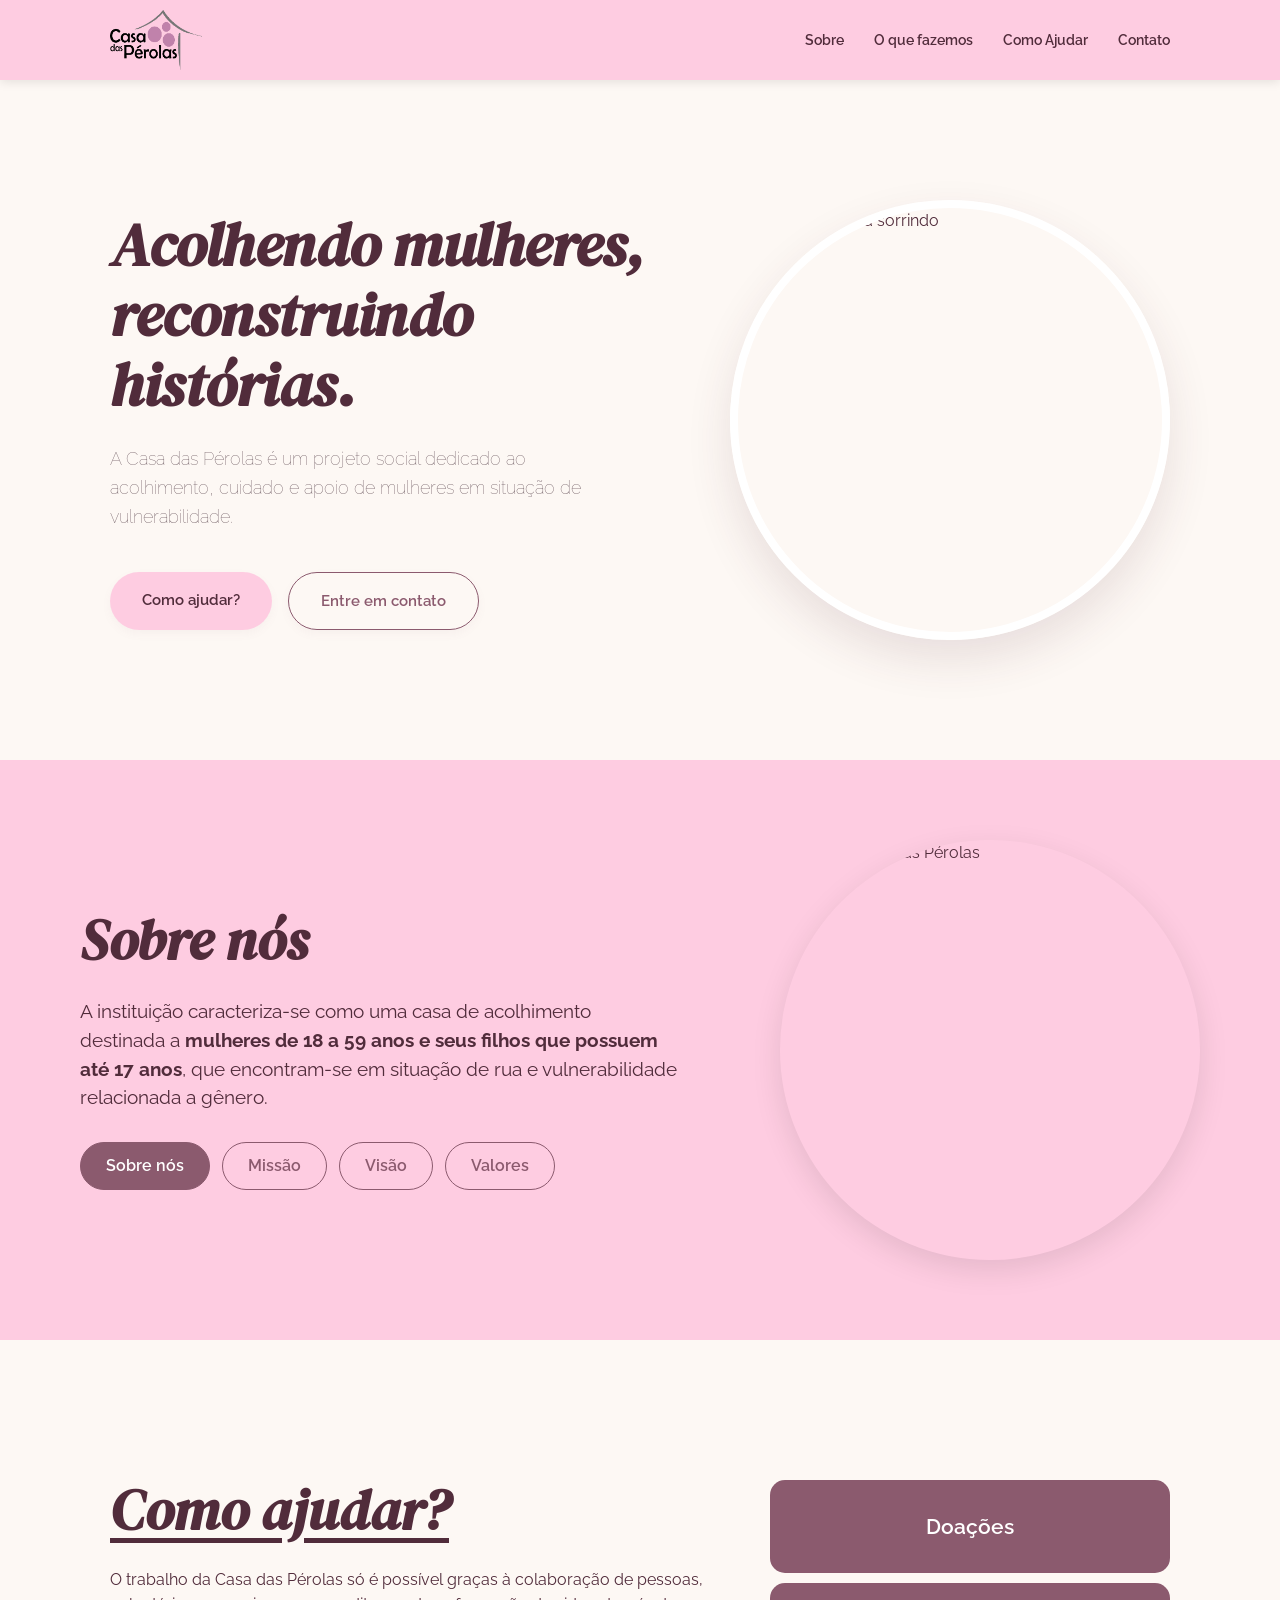
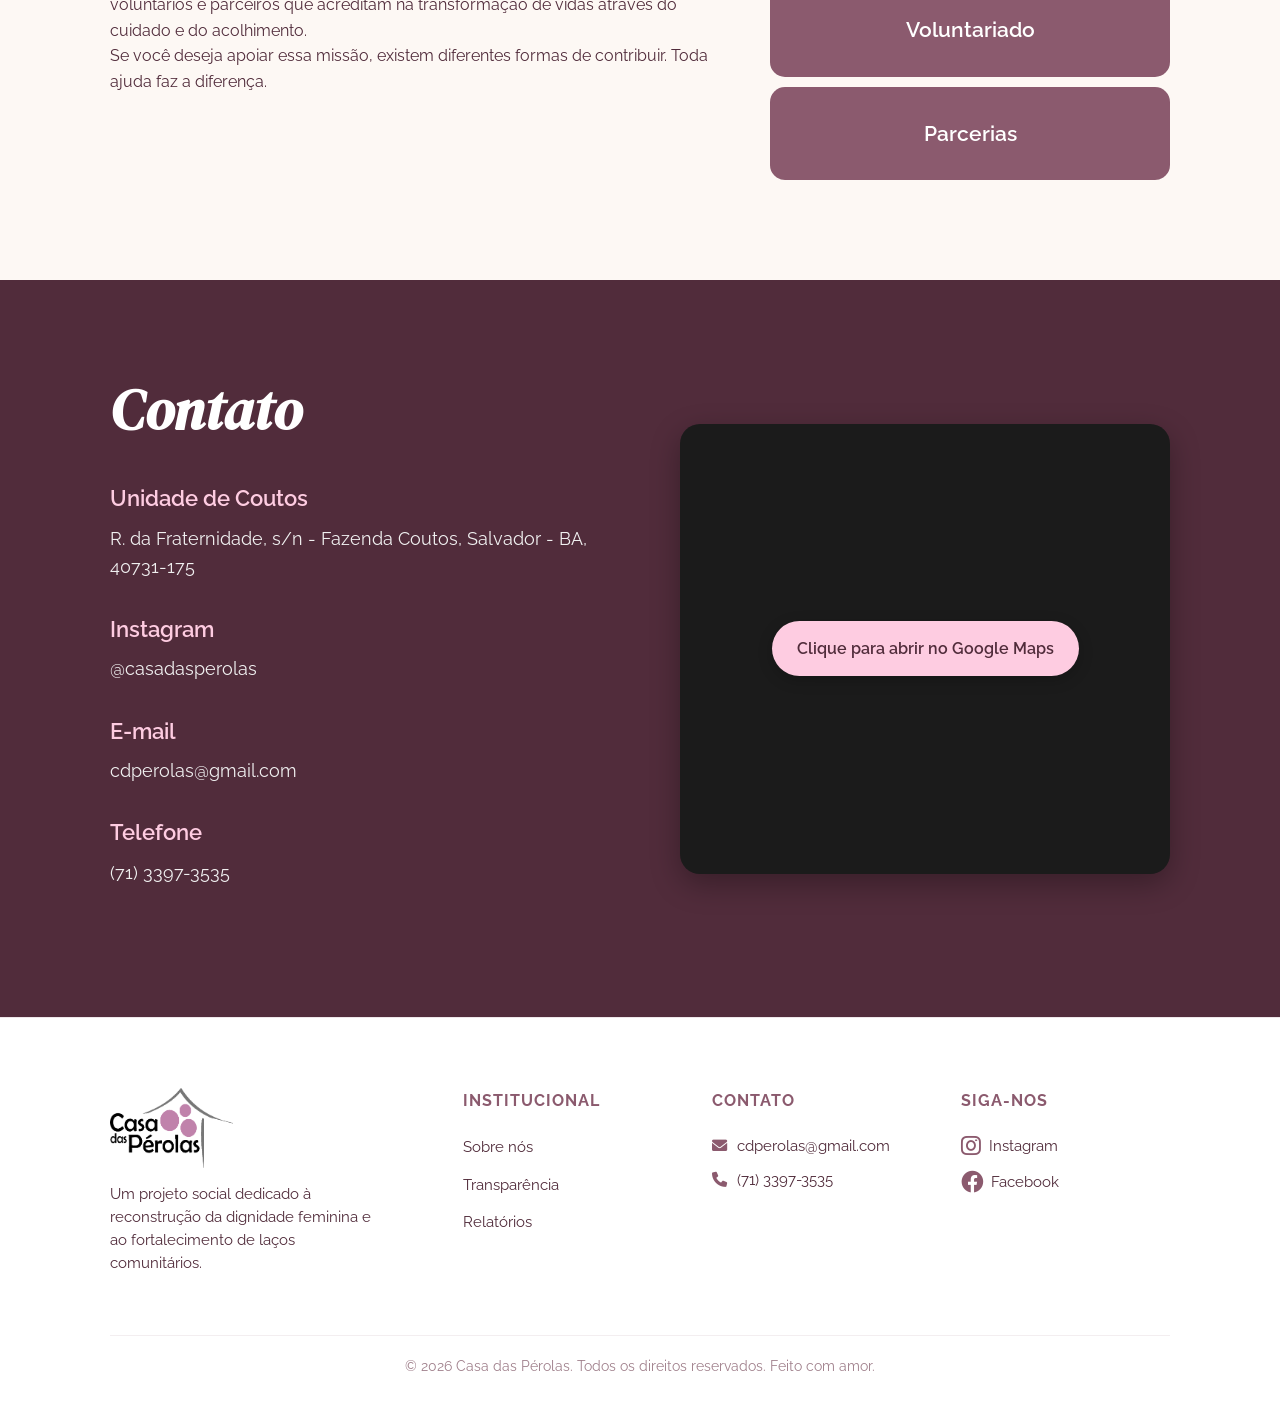
==== commit 51f10692: "Design: Cards da secao como ajudar ocupando largura total no mobile" ====
--- a/public/index.html
+++ b/public/index.html
@@ -5,57 +5,51 @@
     <meta name="viewport" content="width=device-width, initial-scale=1.0">
     <title>Casa das Pérolas</title>
     <link rel="stylesheet" href="css/style.css">
-    <!-- Fontes e Ícones -->
     <link href="https://fonts.googleapis.com/css2?family=DM+Serif+Display:ital@0;1&family=Raleway:wght@400;600&display=swap" rel="stylesheet">
     <link rel="stylesheet" href="https://cdnjs.cloudflare.com/ajax/libs/font-awesome/6.0.0/css/all.min.css">
 </head>
 <body>
 
-   <!-- Header Fixo -->
-<header class="fixed-header">
-    <div class="container nav-container">
-        <!-- Logo PNG oficial no Header -->
-        <div class="logo">
-            <img src="imgs/CasadasPerolas.png" alt="Logo Casa das Pérolas" class="logo-img">
+    <header class="fixed-header">
+        <div class="container nav-container">
+            <div class="logo">
+                <img src="imgs/CasadasPerolas.png" alt="Logo Casa das Pérolas" class="logo-img">
+            </div>
+            <nav>
+                <div class="mobile-menu-icon">
+                    <div class="bar"></div>
+                    <div class="bar"></div>
+                    <div class="bar"></div>
+                </div>
+                
+                <ul class="nav-list">
+                    <li><a href="#sobre">Sobre</a></li>
+                    <li><a href="fazemos.html">O que fazemos</a></li>
+                    <li><a href="doacoes.html">Como Ajudar</a></li>
+                    <li><a href="#contato">Contato</a></li>
+                </ul>
+            </nav>
         </div>
-        <nav>
-            <div class="mobile-menu-icon">
-                <div class="bar"></div>
-                <div class="bar"></div>
-                <div class="bar"></div>
-            </div>
-            
-            <ul class="nav-list">
-                <li><a href="#sobre">Sobre</a></li>
-                <li><a href="fazemos.html">O que fazemos</a></li>
-                <li><a href="doacoes.html">Como Ajudar</a></li>
-                <li><a href="#contato">Contato</a></li>
-            </ul>
-        </nav>
-    </div>
-</header>
+    </header>
 
-    <!-- Hero Section -->
     <section class="hero">
         <div class="container flex-hero">
             <div class="hero-text">
                 <h1>Acolhendo mulheres, reconstruindo histórias.</h1>
                 <p>A Casa das Pérolas é um projeto social dedicado ao acolhimento, cuidado e apoio de mulheres em situação de vulnerabilidade.</p>
                 <div class="hero-btns">
-                    <a href="#ajudar" class="btn btn-fill">Como ajudar?</a>
+                    <a href="doacoes.html" class="btn btn-fill">Como ajudar?</a>
                     <a href="#contato" class="btn btn-outline">Entre em contato</a>
                 </div>
             </div>
             <div class="hero-image">
                 <div class="circle-img">
-                    <!-- Imagem: Mulher sorrindo (Acolhimento) -->
                     <img src="https://images.unsplash.com/photo-1573497019940-1c28c88b4f3e?q=80&w=800&auto=format&fit=crop" alt="Mulher acolhida sorrindo">
                 </div>
             </div>
         </div>
     </section>
 
-    <!-- Sobre Section -->
     <section id="sobre" class="about-pink">
         <div class="container-flex">
             <div class="about-content">
@@ -75,14 +69,12 @@
 
             <div class="about-image">
                 <div class="circle-img">
-                    <!-- Imagem: Grupo de mulheres/Equipe -->
                     <img id="about-img" src="https://images.unsplash.com/photo-1529156069898-49953e39b3ac?q=80&w=800&auto=format&fit=crop" alt="Equipe Casa das Pérolas">
                 </div>
             </div>
         </div>
     </section>
 
-    <!-- Como Ajudar -->
     <section id="ajudar" class="how-to-help">
         <div class="container grid-help">
             <div class="help-info">
@@ -98,7 +90,6 @@
         </div>
     </section>
 
-    <!-- Seção de Contato -->
     <section id="contato" class="contact-section">
         <div class="container grid-contact">
             <div class="contact-info">
@@ -138,31 +129,35 @@
         <div class="container footer-grid">
             <div class="footer-column brand-column">
                 <div class="logo-footer">
-                    <img src="imgs/CasadasPerolas.png" alt="Logo Casa das Pérolas" class="logo-img-footer">
+                    <img src="imgs/CasadasPerolas.png" alt="Logo Rodapé Casa das Pérolas" class="logo-img-footer">
                 </div>
                 <p>Um projeto social dedicado à reconstrução da dignidade feminina e ao fortalecimento de laços comunitários.</p>
             </div>
 
-            <div class="footer-column">
+            <div class="footer-column links-column">
                 <h3>Institucional</h3>
                 <ul>
-                    <li><a href="#sobre">Sobre nós</a></li>
+                    <li><a href="index.html#sobre">Sobre nós</a></li>
                     <li><a href="#">Transparência</a></li>
                     <li><a href="#">Relatórios</a></li>
                 </ul>
             </div>
 
-            <div class="footer-column">
+            <div class="footer-column links-column">
                 <h3>Contato</h3>
-                <p>contato@casadasperolas.org</p>
-                <p>(71) 3397-3535</p>
+                <p><i class="fas fa-envelope"></i> cdperolas@gmail.com</p>
+                <p><i class="fas fa-phone"></i> (71) 3397-3535</p>
             </div>
 
-            <div class="footer-column">
+            <div class="footer-column links-column">
                 <h3>Siga-nos</h3>
                 <div class="social-links">
-                    <a href="https://www.instagram.com/casadasperolas" target="_blank"><i class="fab fa-instagram"></i> Instagram</a>
-                    <a href="https://www.facebook.com/casadasperolas" target="_blank"><i class="fab fa-facebook"></i> Facebook</a>
+                    <a href="https://www.instagram.com/casadasperolas" target="_blank">
+                        <i class="fab fa-instagram"></i> Instagram
+                    </a>
+                    <a href="https://www.facebook.com/casadasperolas" target="_blank">
+                        <i class="fab fa-facebook"></i> Facebook
+                    </a>
                 </div>
             </div>
         </div>
@@ -170,7 +165,7 @@
         <div class="footer-bottom">
             <div class="container">
                 <hr>
-                <p>&copy; 2026 Casa das Pérolas. Todos os direitos reservados. Feito com amor.</p>
+                <p>© 2026 Casa das Pérolas. Todos os direitos reservados. Feito com amor.</p>
             </div>
         </div>
     </footer>
--- a/public/css/style.css
+++ b/public/css/style.css
@@ -240,7 +240,7 @@
 .help-cards {
     display: flex;
     flex-direction: column;
-    gap: 20px;
+    gap: 10px;
 }
 
 .card {
@@ -389,21 +389,6 @@
     .brand-column p {
         margin: 0 auto;
     }
-}
-
-/* Estilo do ícone hambúrguer (escondido por padrão) */
-.mobile-menu-icon {
-    display: none;
-    cursor: pointer;
-    flex-direction: column;
-    gap: 5px;
-}
-
-.bar {
-    width: 25px;
-    height: 3px;
-    background-color: var(--marsala-escuro);
-    transition: 0.3s;
 }
 
 /* Responsividade do Menu */
@@ -772,9 +757,17 @@
         gap: 30px;
     }
 
+    .help-cards {
+        width: 100% !important;
+        max-width: 100% !important;
+        padding: 0 15px !important; /* Margem sutil nas bordas do celular */
+    }
+
+    /* Remove o limite de tamanho, fazendo o card ocupar a linha vermelha toda */
     .card {
-        padding: 20px;
-        font-size: 1.1rem;
+        max-width: 100% !important; /* Quebra o limite de 450px no celular */
+        width: 100% !important;
+        padding: 22px 20px !important; /* Ajusta o padding interno para telas menores */
     }
 
     /* Seção de Contato Mobile */
@@ -803,23 +796,55 @@
         align-items: center;
     }
 }
-
-/* --- PÁGINA DE DOAÇÕES --- */
-
+/* ==========================================================================
+   DONATION BANNER (FOTO + GRADIENTE CORRIGIDOS)
+   ========================================================================== */
 .donation-banner {
-    height: 350px;
+    height: 400px;
     background-size: cover;
     background-position: center;
     display: flex;
     align-items: center;
-    color: white;
+    position: relative;
+    
+    /* Combinando o gradiente escuro E a imagem diretamente no CSS para garantir que ambos apareçam */
+    background-image: linear-gradient(180deg, rgba(0, 0, 0, 0.55) 0%, rgba(0, 0, 0, 0.35) 100%), 
+                      url('https://images.unsplash.com/photo-1488521787991-ed7bbaae773c?q=80&w=1200') !important;
 }
 
 .donation-banner h1 {
     font-family: 'DM Serif Display', serif;
     font-size: 4rem;
-    color: white;
+    color: white !important;
     font-style: italic;
+    text-shadow: 0 2px 12px rgba(0, 0, 0, 0.5);
+}
+
+/* ==========================================================================
+   VERSÃO MOBILE (SEU LAYOUT AJUSTADO)
+   ========================================================================== */
+@media (max-width: 768px) {
+    
+    .donation-banner {
+        height: 250px !important;
+        display: flex !important;
+        align-items: center !important;
+        justify-content: center !important;
+        background-position: center 30% !important; /* Mantém o enquadramento ideal no telemóvel */
+    }
+
+    .donation-banner h1 {
+        font-size: 2.8rem !important;
+        text-align: center !important;
+        width: 100% !important;
+        padding: 0 15px !important;
+        margin: 0 !important;
+        letter-spacing: -0.5px;
+    }
+
+    .donation-options {
+        padding: 40px 0 20px 0 !important;
+    }
 }
 
 /* Faixas coloridas abaixo do banner */
@@ -885,10 +910,16 @@
     margin: 30px 0;
 }
 .allowed-items-box h3 {
-    font-weight: 700;
-    margin-bottom: 15px;
-    font-size: 1.1rem;
-}
+    font-weight: bold;
+    margin-bottom: 19px;
+    font-size: 1.5rem;
+}
+
+.delivery-hours strong {
+    margin: 19px;
+    font-size: 1.5rem;
+}
+
 .allowed-items-box ul {
     list-style: none;
 }
@@ -1205,4 +1236,788 @@
     .option-tab h3 {
         font-size: 1.5rem;
     }
+}
+
+/* ==========================================================================
+   SEGURANÇA CONTRA OVERFLOW LATERAL (TELA DANÇANDO NO MOBILE)
+   ========================================================================== */
+html, body {
+    max-width: 100%;
+    overflow-x: hidden; /* Trava qualquer elemento que tente vazar para os lados */
+}
+
+/* Evita que títulos quebrem o layout em telas muito pequenas */
+h1, h2 {
+    word-wrap: break-word;
+    overflow-wrap: break-word;
+}
+
+/* ==========================================================================
+   ESTILIZAÇÃO DO FOOTER UNIFICADO (DESKTOP)
+   ========================================================================== */
+.main-footer {
+    background-color: white;
+    padding: 70px 0 25px 0;
+    border-top: 1px solid rgba(139, 90, 110, 0.15);
+    color: var(--marsala-escuro);
+}
+
+.footer-grid {
+    display: grid;
+    grid-template-columns: 1.5fr 1fr 1fr 1fr;
+    gap: 40px;
+    align-items: start;
+}
+
+.brand-column p {
+    margin-top: 15px;
+    font-size: 0.95rem;
+    line-height: 1.5;
+    color: #614d55;
+    max-width: 280px;
+}
+
+.footer-column h3 {
+    font-family: 'Raleway', sans-serif;
+    font-weight: 700;
+    font-size: 1rem;
+    text-transform: uppercase;
+    letter-spacing: 1px;
+    margin-bottom: 20px;
+    color: var(--marsala-medio);
+}
+
+.footer-column ul {
+    list-style: none;
+}
+
+.footer-column ul li {
+    margin-bottom: 12px;
+}
+
+.footer-column a, .footer-column p {
+    text-decoration: none;
+    color: var(--marsala-escuro);
+    font-size: 0.95rem;
+    transition: color 0.2s ease;
+}
+
+.footer-column p i {
+    color: var(--marsala-medio);
+    margin-right: 6px;
+}
+
+.footer-column a:hover {
+    color: var(--marsala-medio);
+}
+
+.social-links {
+    display: flex;
+    flex-direction: column;
+    gap: 12px;
+}
+
+.social-links a {
+    display: flex;
+    align-items: center;
+    gap: 8px;
+}
+
+.footer-bottom {
+    margin-top: 50px;
+    text-align: center;
+}
+
+.footer-bottom hr {
+    border: 0;
+    border-top: 1px solid rgba(139, 90, 110, 0.1);
+    margin-bottom: 20px;
+}
+
+.footer-bottom p {
+    font-size: 0.85rem;
+    color: #a0808c;
+}
+
+/* ==========================================================================
+   RESPONSIVIDADE E CORREÇÃO DO MOBILE (SMARTPHONES)
+   ========================================================================== */
+@media (max-width: 768px) {
+    /* --- RESET TOTAL DO GRID DO FOOTER NO CELULAR --- */
+    .footer-grid {
+        display: block !important; /* Desativa o grid e o flexbox desktop */
+        width: 100% !important;
+        padding: 0 20px !important;
+        text-align: center !important;
+    }
+
+    /* --- FORÇA CADA BLOCO A SER UMA LINHA INDEPENDENTE --- */
+    .footer-column {
+        display: block !important;
+        width: 100% !important;
+        max-width: 100% !important;
+        margin-bottom: 45px !important; /* Espaçamento entre os blocos identico à imagem */
+        padding: 0 !important;
+    }
+
+    /* Remove o espaçamento de baixo apenas do último bloco */
+    .footer-column:last-child {
+        margin-bottom: 0 !important;
+    }
+
+    /* Centralização dos títulos (Institucional, Contato, Siga-nos) */
+    .footer-column h3 {
+        font-size: 1.3rem !important;
+        margin-bottom: 15px !important;
+        display: inline-block !important; /* Garante alinhamento central */
+        width: 100%;
+    }
+
+    /* --- ALINHAMENTO DAS LISTAS VERTICAIS --- */
+    .footer-column ul {
+        display: block !important;
+        padding: 0 !important;
+        margin: 0 auto !important;
+        list-style: none !important;
+    }
+
+    .footer-column ul li {
+        display: block !important;
+        margin-bottom: 12px !important;
+        width: 100% !important;
+    }
+
+    /* Centralização dos links de texto e ícones */
+    .footer-column a, .footer-column p {
+        display: inline-flex !important;
+        align-items: center !important;
+        justify-content: center !important;
+        gap: 8px !important;
+        width: 100% !important;
+        text-align: center !important;
+    }
+
+    /* --- CONTAINER DE REDES SOCIAIS (IGUAL AO GPARKING) --- */
+    .social-links {
+        display: flex !important;
+        flex-direction: row !important; /* Alinha os ícones lado a lado como a sua referência */
+        justify-content: center !important;
+        gap: 20px !important;
+        width: 100% !important;
+        margin-top: 15px !important;
+    }
+
+    /* Caso seus links sociais tenham texto, vamos esconder no mobile para ficarem só as bolinhas/ícones redondos iguais ao Gparking */
+    .social-links a {
+        width: auto !important;
+        font-size: 1.2rem !important;
+    }
+}
+
+@media (max-width: 768px) {
+    /* --- CONFIGURAÇÕES DO CORPO --- */
+    body {
+        padding-top: 70px;
+    }
+
+    .container, .container-flex, .nav-container {
+        padding-left: 15px !important;
+        padding-right: 15px !important;
+        width: 100%;
+    }
+
+    /* --- ÍCONE HAMBÚRGUER --- */
+    .mobile-menu-icon {
+        display: flex !important;
+        flex-direction: column;
+        justify-content: space-between;
+        width: 30px;
+        height: 21px;
+        cursor: pointer;
+        z-index: 2000;
+    }
+
+    .bar {
+        width: 100%;
+        height: 3px;
+        background-color: var(--marsala-escuro);
+        border-radius: 4px;
+        transition: all 0.4s cubic-bezier(0.68, -0.6, 0.32, 1.6);
+    }
+
+    /* Transformação em X */
+    .mobile-menu-icon.open .bar:nth-child(1) {
+        transform: rotate(45deg) translate(6px, 6px);
+    }
+
+    .mobile-menu-icon.open .bar:nth-child(2) {
+        opacity: 0;
+        transform: translateX(-20px);
+    }
+
+    .mobile-menu-icon.open .bar:nth-child(3) {
+        transform: rotate(-45deg) translate(5px, -6px);
+    }
+
+    /* --- CORTINA DO MENU MOBILE (EXTREMAMENTE ISOLADA) --- */
+    header nav ul.nav-list {
+        display: flex !important;
+        flex-direction: column !important;
+        justify-content: center !important;
+        align-items: center !important;
+        gap: 35px !important;
+        
+        position: fixed !important;
+        top: 0 !important;
+        left: 0 !important;
+        width: 100vw !important;
+        height: 100vh !important;
+        
+        background-color: rgba(254, 204, 225, 0.95) !important; 
+        backdrop-filter: blur(10px); 
+        -webkit-backdrop-filter: blur(10px);
+        
+        z-index: 1500 !important;
+        
+        /* Estado inicial ocultado de forma segura */
+        opacity: 0 !important;
+        visibility: hidden !important;
+        pointer-events: none !important;
+        transform: translateY(-20px) !important;
+        transition: all 0.4s ease-in-out !important;
+    }
+
+    /* Ativação da cortina do menu */
+    header nav ul.nav-list.active {
+        opacity: 1 !important;
+        visibility: visible !important;
+        pointer-events: auto !important;
+        transform: translateY(0) !important;
+    }
+
+    /* Links que ficam APENAS dentro do menu do topo */
+    header nav ul.nav-list li {
+        display: block !important;
+        width: auto !important;
+    }
+
+    header nav ul.nav-list li a {
+        font-family: 'DM Serif Display', serif !important;
+        font-style: italic !important;
+        font-size: 2.2rem !important;
+        color: var(--marsala-escuro) !important;
+        text-decoration: none !important;
+        opacity: 1 !important;
+        visibility: visible !important;
+    }
+
+    /* --- AJUSTE COMPLETO E SEGURO DO FOOTER (ESTILO GPARKING) --- */
+    .main-footer .footer-grid {
+        display: block !important; /* Desativa grid desktop */
+        width: 100% !important;
+        text-align: center !important;
+        opacity: 1 !important;
+        visibility: visible !important;
+    }
+
+    /* Garante que cada bloco do footer vire uma linha independente visível */
+    .main-footer .footer-column {
+        display: block !important;
+        width: 100% !important;
+        max-width: 100% !important;
+        margin-bottom: 45px !important;
+        opacity: 1 !important;
+        visibility: visible !important;
+    }
+
+    .main-footer .brand-column {
+        display: flex !important;
+        flex-direction: column !important;
+        align-items: center !important;
+    }
+
+    .main-footer .logo-img-footer {
+        height: 75px !important;
+        width: auto !important;
+        margin: 0 auto 15px auto !important;
+        display: block !important;
+    }
+
+    .main-footer .brand-column p {
+        margin: 0 auto !important;
+        text-align: center !important;
+    }
+
+    /* Garante visibilidade das listas de links do rodapé */
+    .main-footer .footer-column ul {
+        display: block !important;
+        padding: 0 !important;
+        margin: 0 auto !important;
+        list-style: none !important;
+        opacity: 1 !important;
+        visibility: visible !important;
+    }
+
+    .main-footer .footer-column ul li {
+        display: block !important;
+        margin-bottom: 12px !important;
+        opacity: 1 !important;
+        visibility: visible !important;
+    }
+
+    /* Força os links e blocos de texto do footer a ficarem centralizados e visíveis */
+    .main-footer .footer-column a, 
+    .main-footer .footer-column p {
+        display: inline-flex !important;
+        align-items: center !important;
+        justify-content: center !important;
+        gap: 8px !important;
+        width: 100% !important;
+        text-align: center !important;
+        opacity: 1 !important;
+        visibility: visible !important;
+        color: var(--marsala-escuro) !important;
+    }
+
+    /* Alinhamento horizontal das redes sociais (Igual à sua referência) */
+    .main-footer .social-links {
+        display: flex !important;
+        flex-direction: row !important; /* Lado a lado */
+        justify-content: center !important;
+        gap: 20px !important;
+        width: 100% !important;
+        margin-top: 10px !important;
+        opacity: 1 !important;
+        visibility: visible !important;
+    }
+
+    .main-footer .social-links a {
+        width: auto !important;
+    }
+
+    /* --- GARANTIA DE EXIBIÇÃO DAS SEÇÕES PRINCIPAIS --- */
+    section {
+        display: block !important;
+        visibility: visible !important;
+        opacity: 1 !important;
+        width: 100% !important;
+    }
+
+    .flex-hero, .container-flex, .grid-help, .grid-contact {
+        display: flex !important;
+        flex-direction: column !important;
+        align-items: center !important;
+    }
+
+    /* --- CORTINA DO MENU MOBILE ESTILO GAVETA LATERAL (SIDEBAR) --- */
+    header nav ul.nav-list {
+        display: flex !important;
+        flex-direction: column !important;
+        justify-content: center !important;
+        align-items: center !important;
+        gap: 35px !important;
+        
+        position: fixed !important;
+        top: 0 !important;
+        right: 0 !important; /* Fixa no lado direito da tela */
+        left: auto !important; /* Cancela o left anterior */
+        width: 75vw !important; /* Ocupa 75% da largura da tela do celular */
+        max-width: 320px !important; /* Limite máximo para não ficar largo demais */
+        height: 100vh !important;
+        
+        background-color: rgba(254, 204, 225, 0.98) !important; /* Rosa oficial bem sólido */
+        z-index: 1500 !important;
+        
+        /* ESTADO INICIAL (Escondido totalmente para a direita e sem sombra) */
+        opacity: 0 !important;
+        visibility: hidden !important;
+        pointer-events: none !important;
+        transform: translateX(100%) !important; /* Joga o menu para fora da tela */
+        box-shadow: none !important;
+        transition: all 0.4s cubic-bezier(0.16, 1, 0.3, 1) !important; /* Transição super suave */
+    }
+
+    /* --- QUANDO A GAVETA ABRE (ATIVADO PELO JS) --- */
+    header nav ul.nav-list.active {
+        opacity: 1 !important;
+        visibility: visible !important;
+        pointer-events: auto !important;
+        transform: translateX(0) !important; /* Desliza para dentro da tela */
+        
+        /* O SEGREDO DO FUNDO PRETO: Uma sombra gigantesca que cobre o resto do site */
+        box-shadow: -100vw 0 0 100vw rgba(0, 0, 0, 0.6) !important; 
+    }
+}
+
+@media (max-width: 768px) {
+    /* --- CONFIGURAÇÕES DO CORPO --- */
+    body {
+        padding-top: 70px;
+    }
+
+    .container, .container-flex, .nav-container {
+        padding-left: 15px !important;
+        padding-right: 15px !important;
+        width: 100%;
+    }
+
+    /* Garante que o header fixo real e a logo fiquem ABAIXO da cortina do menu quando aberto */
+    .fixed-header {
+        z-index: 900 !important;
+    }
+
+    /* --- ÍCONE HAMBÚRGUER / CONTROLE DO "X" --- */
+    .mobile-menu-icon {
+        display: flex !important;
+        flex-direction: column;
+        justify-content: space-between;
+        width: 30px;
+        height: 21px;
+        cursor: pointer;
+        z-index: 2000 !important; /* Mantém o botão acima de tudo para poder clicar e fechar */
+        position: relative;
+    }
+
+    /* Ajuste de posição quando o menu vira "X" para dar um respiro elegante */
+    .mobile-menu-icon.open {
+        position: fixed !important;
+        top: 25px; /* Empurra o X um pouco para baixo */
+        right: 20px; /* Afasta o X da borda direita */
+    }
+
+    .bar {
+        width: 100%;
+        height: 3px;
+        background-color: var(--marsala-escuro);
+        border-radius: 4px;
+        transition: all 0.4s cubic-bezier(0.68, -0.6, 0.32, 1.6);
+    }
+
+    /* Transformação cirúrgica em X */
+    .mobile-menu-icon.open .bar:nth-child(1) {
+        transform: rotate(45deg) translate(6px, 6px);
+    }
+    .mobile-menu-icon.open .bar:nth-child(2) {
+        opacity: 0;
+        transform: translateX(-20px);
+    }
+    .mobile-menu-icon.open .bar:nth-child(3) {
+        transform: rotate(-45deg) translate(5px, -6px);
+    }
+
+    /* --- GAVETA LATERAL DIREITA MODERNA --- */
+   /* --- GAVETA LATERAL DIREITA MODERNA (LINKS MAIS PARA CIMA) --- */
+    header nav ul.nav-list {
+        display: flex !important;
+        flex-direction: column !important;
+        justify-content: flex-start !important; /* Altera de center para o topo */
+        align-items: flex-end !important;
+        gap: 35px !important;
+        padding-right: 40px !important;
+        padding-top: 100px !important; /* Cria o recuo perfeito abaixo do botão X */
+        
+        position: fixed !important;
+        top: 0 !important;
+        right: 0 !important;
+        left: auto !important;
+        width: 75vw !important;
+        max-width: 320px !important;
+        height: 100vh !important;
+        
+        background-color: rgba(254, 204, 225, 0.98) !important; 
+        backdrop-filter: blur(12px);
+        -webkit-backdrop-filter: blur(12px);
+        z-index: 1500 !important;
+        
+        /* Estado inicial escondido */
+        opacity: 0 !important;
+        visibility: hidden !important;
+        pointer-events: none !important;
+        transform: translateX(100%) !important;
+        box-shadow: none !important;
+        transition: all 0.4s cubic-bezier(0.16, 1, 0.3, 1) !important;
+    }
+
+    /* Estado Ativo */
+    header nav ul.nav-list.active {
+        opacity: 1 !important;
+        visibility: visible !important;
+        pointer-events: auto !important;
+        transform: translateX(0) !important;
+        box-shadow: -100vw 0 0 100vw rgba(0, 0, 0, 0.55) !important; /* Sombra preta perfeita */
+    }
+
+    header nav ul.nav-list li {
+        margin: 0 !important;
+    }
+
+    header nav ul.nav-list li a {
+        font-family: 'Raleway', sans-serif !important; /* Alterado para Raleway */
+        font-style: normal !important; /* Remove o itálico antigo */
+        font-weight: 300 !important; /* Deixa a fonte com peso médio/forte elegante */
+        font-size: 2rem !important; /* Ajuste leve de tamanho para equilibrar sem a serifa */
+        margin-left: 0 !important;
+        color: var(--marsala-escuro) !important;
+        text-align: right !important;
+        letter-spacing: 0.5px; /* Um leve espaçamento entre as letras para modernizar */
+    }
+
+    /* --- RESTANTE DAS SEÇÕES E FOOTER --- */
+    .main-footer .footer-grid {
+        display: block !important;
+        width: 100% !important;
+        text-align: center !important;
+    }
+
+    .main-footer .footer-column {
+        display: block !important;
+        width: 100% !important;
+        max-width: 100% !important;
+        margin-bottom: 45px !important;
+    }
+
+    .main-footer .footer-column:last-child {
+        margin-bottom: 0 !important;
+    }
+
+    .main-footer .brand-column {
+        display: flex !important;
+        flex-direction: column !important;
+        align-items: center !important;
+    }
+
+    .main-footer .logo-img-footer {
+        margin: 0 auto 15px auto !important;
+    }
+
+    .main-footer .brand-column p {
+        margin: 0 auto !important;
+    }
+
+    .main-footer .footer-column ul {
+        display: block !important;
+        padding: 0 !important;
+    }
+
+    .main-footer .footer-column ul li {
+        display: block !important;
+    }
+
+    .main-footer .footer-column a, 
+    .main-footer .footer-column p {
+        display: inline-flex !important;
+        align-items: center !important;
+        justify-content: center !important;
+        width: 100% !important;
+        gap: 8px !important;
+    }
+
+    .main-footer .social-links {
+        flex-direction: row !important;
+        justify-content: center !important;
+        gap: 25px !important;
+        margin-top: 10px !important;
+    }
+
+    .main-footer .social-links a {
+        width: auto !important;
+    }
+
+    section {
+        display: block !important;
+        visibility: visible !important;
+        opacity: 1 !important;
+        width: 100% !important;
+    }
+
+    .flex-hero, .container-flex, .grid-help, .grid-contact {
+        display: flex !important;
+        flex-direction: column !important;
+        align-items: center !important;
+    }
+
+    h1, .about-content h2, .help-info h2, .contact-info h2 {
+        font-size: 2.3rem !important;
+    }
+
+    .hero-text p, .about-content p { margin: 0 auto 30px; }
+    .hero-btns, .filter-tabs { justify-content: center; }
+    .about-image { justify-content: center; }
+
+    .circle-img, .about-image .circle-img {
+        width: 300px !important;
+        height: 300px !important;
+    }
+
+    .contact-map { height: 320px; }
+}
+
+/* ==========================================================================
+   HERO SECTION DESIGN UPDATE (ESTILO MODERNO)
+   ========================================================================== */
+.hero {
+    padding: 120px 0 80px 0;
+    background-color: var(--bege-fundo);
+    position: relative;
+    overflow: hidden;
+}
+
+/* Container flexível principal */
+.flex-hero {
+    display: flex;
+    align-items: center;
+    justify-content: space-between;
+    gap: 60px;
+}
+
+/* Bloco de conteúdo escrito */
+.hero-text {
+    flex: 1.2;
+    animation: fadeInUp 0.8s cubic-bezier(0.16, 1, 0.3, 1) forwards;
+}
+
+.hero-text h1 {
+    font-family: 'DM Serif Display', serif;
+    font-style: italic;
+    font-size: 3.8rem;
+    color: var(--marsala-escuro);
+    line-height: 1.15;
+    margin-bottom: 24px;
+    letter-spacing: -0.5px;
+}
+
+.hero-text p {
+    font-family: 'Raleway', sans-serif;
+    font-weight: lighter;
+    font-size: 1.15rem;
+    line-height: 1.6;
+    color: #614d55;
+    margin-bottom: 40px;
+    max-width: 520px;
+}
+
+/* Área de Botões Modificada */
+.hero-btns {
+    display: flex;
+    gap: 16px;
+}
+
+.hero-btns .btn {
+    padding: 16px 32px;
+    border-radius: 50px;
+    font-weight: 600;
+    font-size: 0.95rem;
+    text-decoration: none;
+    transition: all 0.4s cubic-bezier(0.16, 1, 0.3, 1);
+    box-shadow: 0 4px 10px rgba(139, 90, 110, 0.05);
+}
+
+.hero-btns .btn-fill {
+    background-color: var(--rosa-claro);
+    color: var(--marsala-escuro);
+}
+
+.hero-btns .btn-outline {
+    border: 1.5px solid var(--marsala-medio);
+    color: var(--marsala-medio);
+    background-color: transparent;
+}
+
+/* Efeitos Hover Dinâmicos */
+.hero-btns .btn-fill:hover {
+    background-color: var(--marsala-medio);
+    color: white;
+    transform: translateY(-3px);
+    box-shadow: 0 8px 20px rgba(139, 90, 110, 0.2);
+}
+
+.hero-btns .btn-outline:hover {
+    background-color: rgba(139, 90, 110, 0.05);
+    transform: translateY(-3px);
+}
+
+/* Bloco da Imagem com Efeito de Sombra Flutuante */
+.hero-image {
+    flex: 0.8;
+    display: flex;
+    justify-content: center;
+    animation: fadeInUp 1s cubic-bezier(0.16, 1, 0.3, 1) 0.2s forwards;
+    opacity: 0; /* Começa invisível para a animação rodar */
+}
+
+.hero-image .circle-img {
+    width: 440px;
+    height: 440px;
+    border-radius: 50%;
+    overflow: hidden;
+    position: relative;
+    border: 8px solid white; /* Moldura branca elegante estilo Figma */
+    box-shadow: 0 20px 45px rgba(81, 44, 59, 0.12); /* Sombra suave multicamada */
+    transition: transform 0.5s ease;
+}
+
+.hero-image .circle-img:hover {
+    transform: scale(1.02) rotate(1deg);
+}
+
+/* Keyframes para Animação de Entrada */
+@keyframes fadeInUp {
+    from {
+        opacity: 0;
+        transform: translateY(30px);
+    }
+    to {
+        opacity: 1;
+        transform: translateY(0);
+    }
+}
+
+/* ==========================================================================
+   VERSÃO MOBILE AJUSTADA (IGUAL AO SEU PRINT)
+   ========================================================================== */
+@media (max-width: 768px) {
+    .hero {
+        padding: 60px 0 40px 0 !important;
+    }
+
+    .flex-hero {
+        flex-direction: column !important;
+        text-align: center !important;
+        gap: 35px !important;
+    }
+
+    .hero-text h1 {
+        font-size: 2.6rem !important;
+        line-height: 1.2 !important;
+        margin-bottom: 20px !important;
+        padding: 0 10px;
+    }
+
+    .hero-text p {
+        font-size: 1.05rem !important;
+        margin: 0 auto 30px auto !important;
+        max-width: 100% !important;
+        padding: 0 15px;
+    }
+
+    .hero-btns {
+        flex-direction: row !important; /* Mantém os dois botões lado a lado como no print */
+        justify-content: center !important;
+        gap: 12px !important;
+        padding: 0 10px;
+    }
+
+    .hero-btns .btn {
+        padding: 14px 20px !important; /* Ajuste para não quebrar texto em telas pequenas */
+        font-size: 0.9rem !important;
+        flex: 1;
+        max-width: 160px;
+    }
+
+    .hero-image .circle-img {
+        width: 310px !important; /* Um pouco maior e imponente no celular */
+        height: 310px !important;
+        border: 6px solid white !important;
+        box-shadow: 0 15px 35px rgba(81, 44, 59, 0.1) !important;
+    }
 }
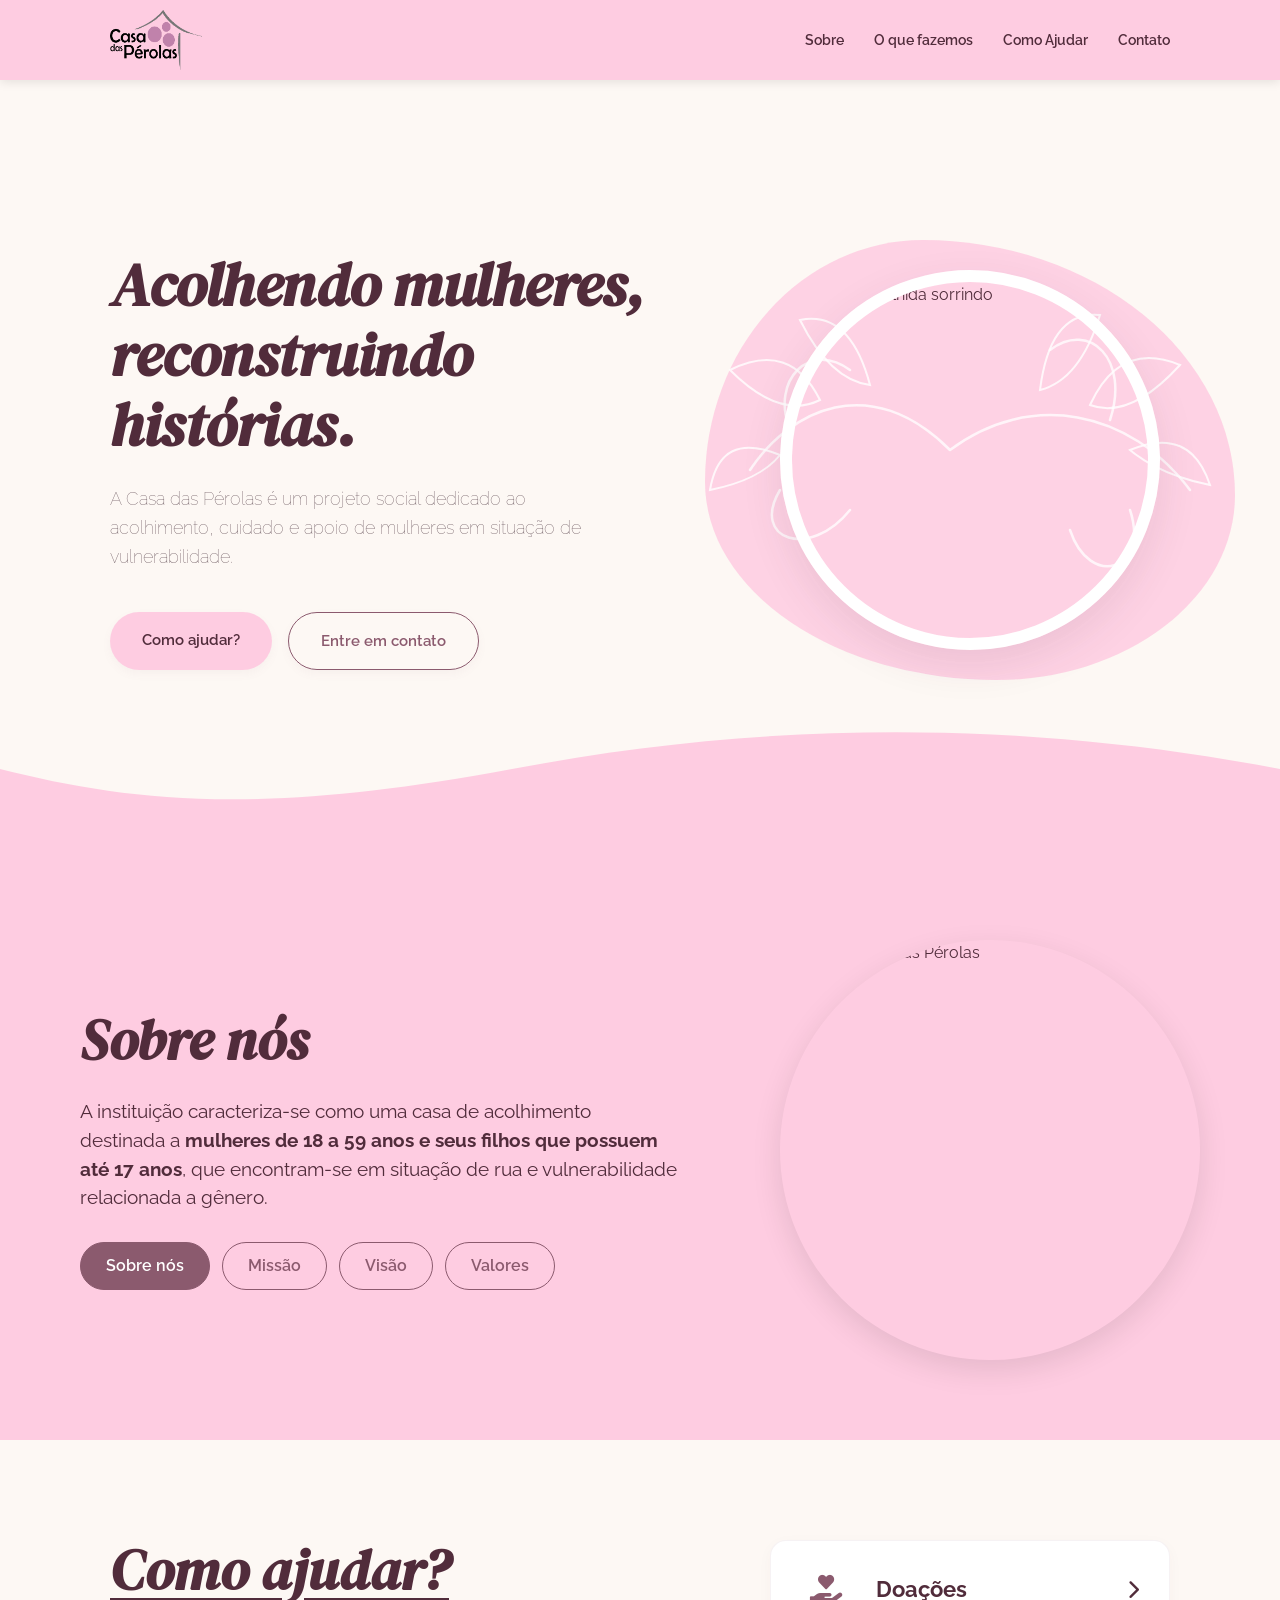
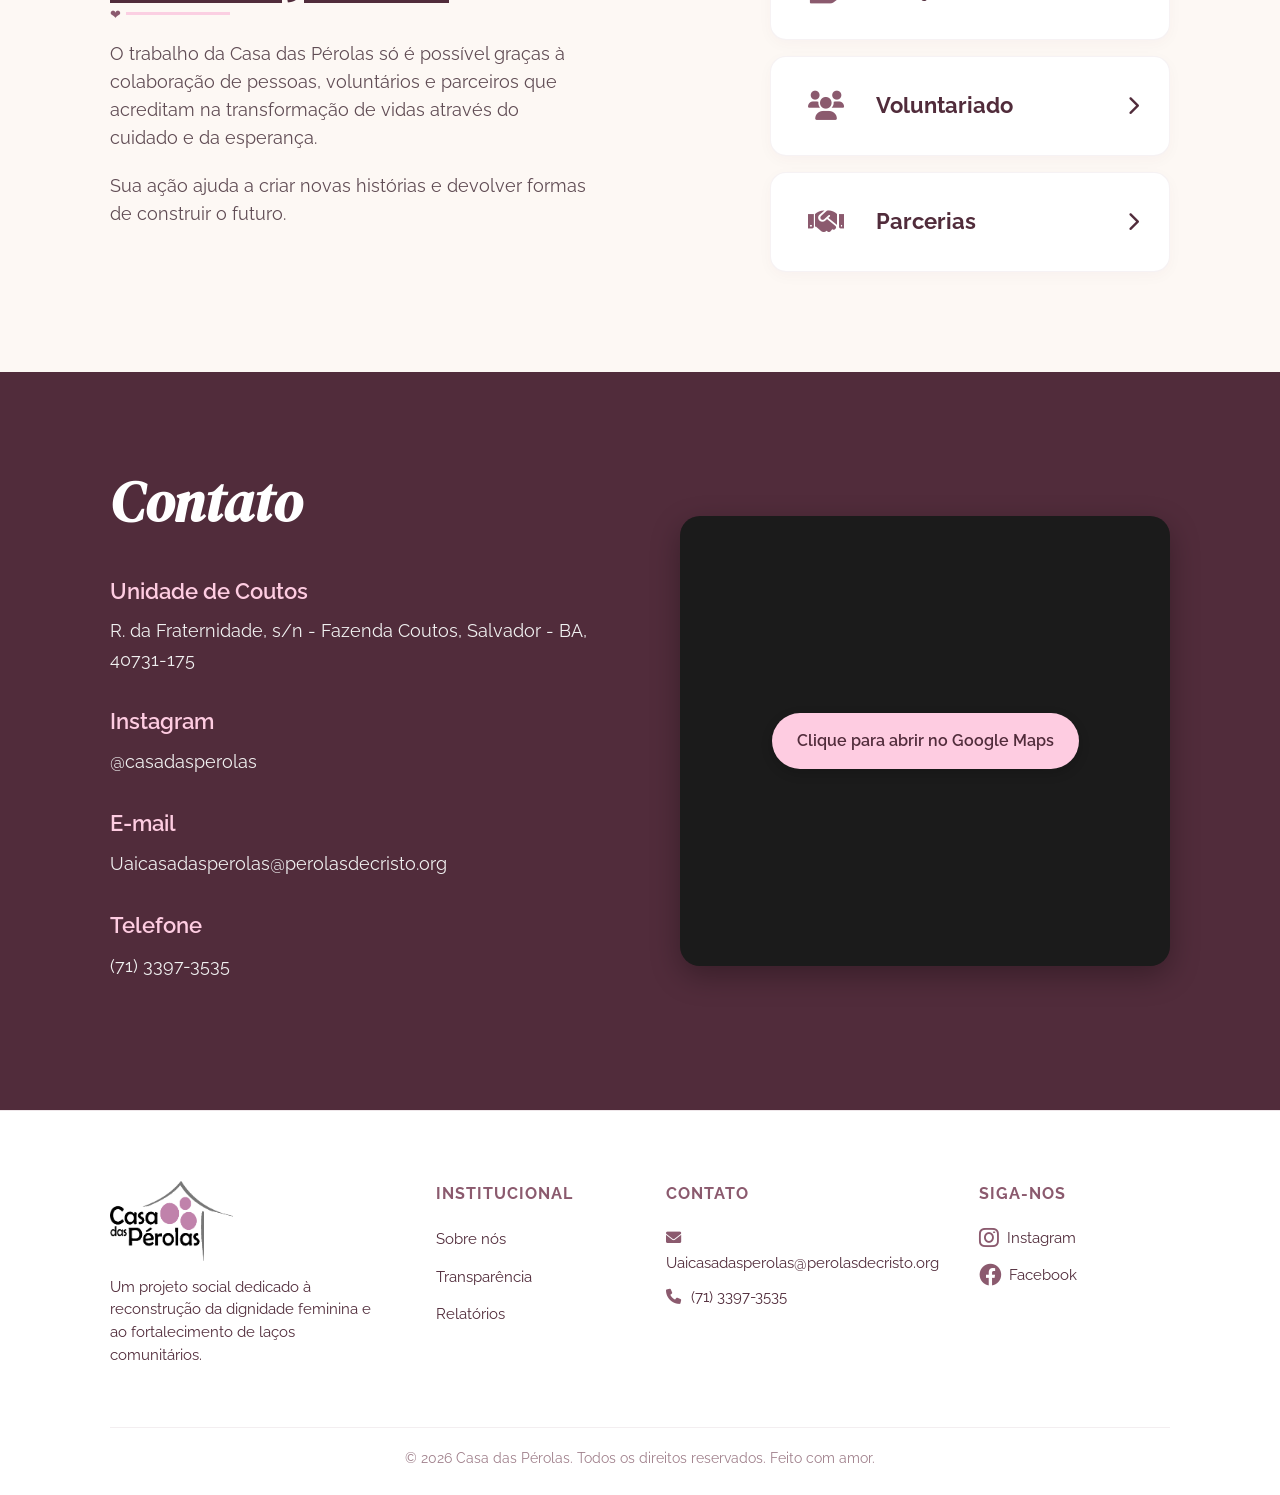
==== commit 71fd2228: "Fix: Unificados cards de ajuda em container flex estrutural contra quebras de linha" ====
--- a/public/index.html
+++ b/public/index.html
@@ -76,19 +76,47 @@
     </section>
 
     <section id="ajudar" class="how-to-help">
-        <div class="container grid-help">
-            <div class="help-info">
-                <h2>Como ajudar?</h2>
-                <p>O trabalho da Casa das Pérolas só é possível graças à colaboração de pessoas, voluntários e parceiros que acreditam na transformação de vidas através do cuidado e do acolhimento.</p>
-                <p>Se você deseja apoiar essa missão, existem diferentes formas de contribuir. Toda ajuda faz a diferença.</p>
-            </div>
-            <div class="help-cards">
-                <div class="card" onclick="window.location.href='doacoes.html'">Doações</div>
-                <div class="card" onclick="window.location.href='fazemos.html'">Voluntariado</div>
-                <div class="card">Parcerias</div>
-            </div>
-        </div>
-    </section>
+    <div class="container grid-help">
+        <div class="help-info">
+            <h2>Como ajudar?</h2>
+            <div class="heart-line"></div>
+            <p>O trabalho da Casa das Pérolas só é possível graças à colaboração de pessoas, voluntários e parceiros que acreditam na transformação de vidas através do cuidado e da esperança.</p>
+            <p>Sua ação ajuda a criar novas histórias e devolver formas de construir o futuro.</p>
+        </div>
+        
+        <div class="help-cards-list">
+            <div class="help-list-item" onclick="window.location.href='doacoes.html'">
+                <div class="item-left-content">
+                    <div class="icon-wrapper">
+                        <i class="fas fa-hand-holding-heart"></i>
+                    </div>
+                    <span>Doações</span>
+                </div>
+                <i class="fas fa-chevron-right arrow-icon"></i>
+            </div>
+            
+            <div class="help-list-item" onclick="window.location.href='fazemos.html'">
+                <div class="item-left-content">
+                    <div class="icon-wrapper">
+                        <i class="fas fa-users"></i>
+                    </div>
+                    <span>Voluntariado</span>
+                </div>
+                <i class="fas fa-chevron-right arrow-icon"></i>
+            </div>
+            
+            <div class="help-list-item">
+                <div class="item-left-content">
+                    <div class="icon-wrapper">
+                        <i class="fas fa-handshake"></i>
+                    </div>
+                    <span>Parcerias</span>
+                </div>
+                <i class="fas fa-chevron-right arrow-icon"></i>
+            </div>
+        </div>
+    </div>
+</section>
 
     <section id="contato" class="contact-section">
         <div class="container grid-contact">
@@ -106,7 +134,7 @@
 
                 <div class="info-block">
                     <h3>E-mail</h3>
-                    <p><a href="mailto:cdperolas@gmail.com">cdperolas@gmail.com</a></p>
+                    <p><a href="mailto:Uaicasadasperolas@perolasdecristo.org">Uaicasadasperolas@perolasdecristo.org</a></p>
                 </div>
 
                 <div class="info-block">
@@ -145,7 +173,7 @@
 
             <div class="footer-column links-column">
                 <h3>Contato</h3>
-                <p><i class="fas fa-envelope"></i> cdperolas@gmail.com</p>
+                <p><i class="fas fa-envelope"></i> Uaicasadasperolas@perolasdecristo.org</p>
                 <p><i class="fas fa-phone"></i> (71) 3397-3535</p>
             </div>
 
--- a/public/css/style.css
+++ b/public/css/style.css
@@ -114,7 +114,6 @@
 }
 
 .btn:hover {
-    opacity: 0.8;
     transform: translateY(-2px);
 }
 
@@ -134,11 +133,33 @@
     object-fit: cover;
 }
 
-/* Seção Sobre (Faixa Rosa) */
+/* Seção Sobre (Faixa Rosa com a Onda Acoplada) */
 .about-pink {
     background-color: #fecce1; /* Cor rosa fiel ao seu pedido */
-    padding: 80px 0;
-    margin: 40px 0; /* Espaço para não colar nas seções vizinhas */
+    padding: 140px 0 80px 0; /* Aumentado para 140px para empurrar o texto ainda mais para baixo */
+    margin: 0; 
+    position: relative; 
+}
+
+/* O SEGREDO DA ONDA ESPELHADA E AFASTADA */
+.about-pink::before {
+    content: "";
+    position: absolute;
+    top: -95px; /* Ajustado milimetricamente para dar mais respiro aos botões de cima */
+    left: 0;
+    width: 100%;
+    height: 100px; 
+    background-color: transparent;
+    
+    /* Desenho vetorial da onda curva */
+    background-image: url("data:image/svg+xml,%3Csvg xmlns='http://www.w3.org/2000/svg' viewBox='0 0 1440 100' preserveAspectRatio='none'%3E%3Cpath fill='%23fecce1' d='M0,64 C288,15 576,15 864,64 C1152,112 1296,96 1440,64 L1440,100 L0,100 Z'%3E%3C/path%3E%3C/svg%3E");
+    background-size: 100% 100%;
+    background-repeat: no-repeat;
+    pointer-events: none;
+    z-index: 1;
+
+    /* MÁGICA DE ESPELHAMENTO: Inverte a onda horizontalmente */
+    transform: scaleX(-1); 
 }
 
 /* O segredo para o alinhamento está aqui */
@@ -150,6 +171,8 @@
     max-width: 1200px; /* Ajuste conforme a largura do seu projeto */
     margin: 0 auto;
     padding: 0 40px;
+    position: relative;
+    z-index: 2; /* Garante que o conteúdo fique na frente do efeito da onda */
 }
 
 /* Lado do Texto */
@@ -2020,4 +2043,392 @@
         border: 6px solid white !important;
         box-shadow: 0 15px 35px rgba(81, 44, 59, 0.1) !important;
     }
+}
+
+/* ==========================================================================
+   SEÇÃO COMO AJUDAR - ATUALIZAÇÃO LOOK & FEEL FIGMA
+   ========================================================================== */
+.how-to-help {
+    padding: 100px 0;
+    background-color: var(--bege-fundo);
+}
+
+/* Linha decorativa rosa abaixo do título */
+.heart-line {
+    display: flex;
+    align-items: center;
+    width: 120px;
+    height: 3px;
+    background-color: #fbcfe2;
+    margin: -15px 0 25px 0;
+    position: relative;
+}
+
+.heart-line::before {
+    content: '❤';
+    color: #8b5a6e;
+    font-size: 0.8rem;
+    position: absolute;
+    left: 0;
+    top: -7px;
+    background-color: var(--bege-fundo);
+    padding-right: 5px;
+}
+
+.help-info p {
+    font-family: 'Raleway', sans-serif;
+    font-size: 1.1rem;
+    line-height: 1.6;
+    color: #614d55;
+    margin-bottom: 20px;
+    max-width: 480px;
+}
+
+/* Container da lista à direita */
+.help-cards-list {
+    display: flex;
+    flex-direction: column;
+    gap: 16px;
+    width: 100%;
+}
+
+/* Novo Card Horizontal Alinhado */
+.help-list-item {
+    display: flex;
+    justify-content: space-between;
+    align-items: center;
+    background-color: #ffffff;
+    border: 1px solid rgba(139, 90, 110, 0.08);
+    border-radius: 16px;
+    padding: 24px 30px;
+    cursor: pointer;
+    box-shadow: 0 4px 15px rgba(81, 44, 59, 0.03);
+    transition: all 0.3s cubic-bezier(0.16, 1, 0.3, 1);
+}
+
+/* Agrupamento do Ícone + Texto à esquerda */
+.item-left-content {
+    display: flex;
+    align-items: center;
+    gap: 25px;
+}
+
+/* Wrapper circular ou suavizado para o ícone */
+.icon-wrapper {
+    display: flex;
+    justify-content: center;
+    align-items: center;
+    width: 50px;
+    height: 50px;
+    color: #8b5a6e;
+    font-size: 1.8rem; /* Tamanho proporcional do ícone */
+}
+
+.help-list-item span {
+    font-family: 'Raleway', sans-serif;
+    font-weight: 700;
+    font-size: 1.35rem;
+    color: var(--marsala-escuro);
+}
+
+/* Estilo da seta indicativa à direita */
+.arrow-icon {
+    color: var(--marsala-escuro);
+    font-size: 1.2rem;
+    transition: transform 0.3s ease;
+}
+
+/* Efeitos de Interação (Hover) */
+.help-list-item:hover {
+    transform: translateY(-3px);
+    box-shadow: 0 10px 25px rgba(81, 44, 59, 0.08);
+    border-color: rgba(139, 90, 110, 0.2);
+    background-color: #fffafb;
+}
+
+.help-list-item:hover .arrow-icon {
+    transform: translateX(4px); /* Seta dá um leve pulso para a direita */
+    color: var(--marsala-medio);
+}
+
+/* ==========================================================================
+   RESPONSIVIDADE MOBILE REVISADA CONTRA QUEBRAS
+   ========================================================================== */
+@media (max-width: 768px) {
+    .heart-line {
+        margin: -15px auto 25px auto; /* Centraliza a linha no mobile */
+    }
+
+    .help-cards-list {
+        padding: 0 10px !important;
+    }
+
+    .help-list-item {
+        padding: 20px !important;
+        width: 100% !important;
+    }
+
+    .item-left-content {
+        gap: 15px !important;
+    }
+
+    .icon-wrapper {
+        font-size: 1.5rem !important;
+    }
+
+    .help-list-item span {
+        font-size: 1.15rem !important;
+    }
+}
+
+/* ==========================================================================
+   VERSÃO MOBILE AJUSTADA (CORREÇÃO DE ALINHAMENTO DOS BOTÕES)
+   ========================================================================== */
+@media (max-width: 768px) {
+    .hero {
+        padding: 50px 0 30px 0 !important;
+    }
+
+    .flex-hero {
+        flex-direction: column !important;
+        text-align: center !important;
+        gap: 30px !important;
+    }
+
+    .hero-text h1 {
+        font-size: 2.5rem !important;
+        line-height: 1.2 !important;
+        margin-bottom: 20px !important;
+        padding: 0 10px;
+    }
+
+    .hero-text p {
+        font-size: 1.05rem !important;
+        margin: 0 auto 35px auto !important;
+        max-width: 100% !important;
+        padding: 0 15px;
+    }
+
+    /* CONTAINER DOS BOTÕES */
+    .hero-btns {
+        display: flex !important;
+        flex-direction: row !important; /* Mantém lado a lado */
+        justify-content: center !important;
+        align-items: center !important; /* Garante alinhamento pelo centro horizontal */
+        gap: 12px !important;
+        padding: 0 15px;
+        width: 100%;
+    }
+
+    /* BOTÕES MOBILE UNIFICADOS */
+    .hero-btns .btn {
+        font-size: 0.9rem !important;
+        flex: 1;
+        max-width: 165px;
+        
+        /* O SEGREDO DO ALINHAMENTO EQUILIBRADO: */
+        height: 54px !important; /* Força os dois botões a terem exatamente o mesmo tamanho físico */
+        padding: 0 10px !important; /* Remove paddings verticais brutos e deixa margem livre interna */
+        display: inline-flex !important;
+        justify-content: center !important;
+        align-items: center !important;
+        text-align: center !important;
+        line-height: 1.2 !important; /* Permite que o texto quebre sem estufar o botão outline */
+    }
+
+    /* IMAGEM HERO NO SMARTPHONE */
+    .hero-image .circle-img {
+        width: 320px !important;
+        height: 320px !important;
+        border: 6px solid white !important;
+        box-shadow: 0 15px 35px rgba(81, 44, 59, 0.1) !important;
+    }
+}
+
+/* ==========================================================================
+   CONTAINER DA IMAGEM E ELEMENTOS DECORATIVOS (LOOK COMPLETO DO FIGMA)
+   ========================================================================== */
+.hero-image {
+    flex: 0.8;
+    display: flex;
+    justify-content: center;
+    align-items: center;
+    position: relative; /* Base fixa para as plantas e o shape orbitarem */
+    width: 100%;
+    min-height: 520px; /* Garante que os shapes traseiros tenham espaço útil */
+    animation: fadeInUp 1s cubic-bezier(0.16, 1, 0.3, 1) 0.2s forwards;
+    opacity: 0;
+}
+
+/* --- ELEMENTO 1: O SHAPE ROSA ASSIMÉTRICO (BLOB) --- */
+.hero-image::before {
+    content: "";
+    position: absolute;
+    width: 530px; /* Largura esticada horizontalmente idêntica ao print */
+    height: 440px; /* Um pouco mais baixo para criar o formato oval orgânico */
+    top: 50%;
+    left: 50%;
+    transform: translate(-50%, -50%); /* Centralização matemática perfeita atrás da foto */
+    z-index: 1;
+    
+    /* Cor rosa oficial translúcida */
+    background-color: rgba(254, 204, 225, 0.85); 
+    
+    /* Curvaturas assimétricas dinâmicas calculadas para imitar o vetor do Figma */
+    border-radius: 41% 59% 45% 55% / 55% 58% 42% 45%;
+    
+    pointer-events: none;
+}
+
+/* --- ELEMENTO 2: A ILUSTRAÇÃO DE PLANTAS BRANCAS (RAMOS FLUTUANTES) --- */
+.hero-image::after {
+    content: "";
+    position: absolute;
+    width: 600px; /* Abre além do shape rosa para as folhas brotarem nas pontas */
+    height: 500px;
+    top: 50%;
+    left: 50%;
+    transform: translate(-50%, -50%);
+    z-index: 2; /* Fica entre o shape rosa e a foto circular */
+    
+    /* Injeção direta de um vetor SVG de folhas lineares brancas (limpo e sem peso) */
+    background-image: url("data:image/svg+xml,%3Csvg xmlns='http://www.w3.org/2000/svg' viewBox='0 0 600 500'%3E%3Cpath d='M80,260 C120,200 200,160 280,240 M280,240 C360,180 460,200 520,280 M120,220 C100,170 140,130 180,160 M440,210 C460,150 420,110 380,140 M180,300 C140,350 80,330 110,280 M400,320 C420,380 480,360 460,300' stroke='white' stroke-width='2.5' fill='none' stroke-linecap='round' opacity='0.75'/%3E%3C!-- Ramos da Esquerda --%3E%3Cpath d='M150,190 Q120,130 60,160 Q110,210 150,190 Z' fill='none' stroke='white' stroke-width='2' opacity='0.8'/%3E%3Cpath d='M200,175 Q180,100 130,110 Q160,170 200,175 Z' fill='none' stroke='white' stroke-width='2' opacity='0.8'/%3E%3Cpath d='M110,245 Q50,220 40,280 Q90,270 110,245 Z' fill='none' stroke='white' stroke-width='2' opacity='0.8'/%3E%3C!-- Ramos da Direita --%3E%3Cpath d='M420,195 Q450,130 510,155 Q460,210 420,195 Z' fill='none' stroke='white' stroke-width='2' opacity='0.8'/%3E%3Cpath d='M370,180 Q380,100 430,105 Q410,170 370,180 Z' fill='none' stroke='white' stroke-width='2' opacity='0.8'/%3E%3Cpath d='M460,240 Q520,215 540,275 Q490,265 460,240 Z' fill='none' stroke='white' stroke-width='2' opacity='0.8'/%3E%3C/svg%3E");
+    background-size: 100% 100%;
+    background-repeat: no-repeat;
+    pointer-events: none;
+}
+
+/* --- ELEMENTO 3: A FOTO CIRCULAR PRINCIPAL PRINCIPAL --- */
+.hero-image .circle-img {
+    width: 380px; /* Reduzido levemente para o shape e as plantas aparecerem mais */
+    height: 380px;
+    border-radius: 50%;
+    overflow: hidden;
+    position: relative;
+    z-index: 3; /* Força a foto a ficar por cima de toda a ilustração */
+    border: 12px solid white; /* Moldura branca espessa idêntica ao print */
+    box-shadow: 0 15px 40px rgba(81, 44, 59, 0.1);
+}
+
+/* ==========================================================================
+   MÍDIA QUERY RESPONSIVA (MOBILE AJUSTADO CONFORME SEU COLO ORIGINAL)
+   ========================================================================== */
+@media (max-width: 768px) {
+    .hero-image {
+        min-height: 400px !important;
+        margin-top: 20px;
+    }
+
+    /* Reduz o shape traseiro proporcionalmente para não quebrar a tela do celular */
+    .hero-image::before {
+        width: 350px !important;
+        height: 300px !important;
+        border-radius: 41% 59% 45% 55% / 55% 58% 42% 45% !important;
+    }
+
+    /* Reduz a ilustração de plantas para abraçar o círculo menor */
+    .hero-image::after {
+        width: 390px !important;
+        height: 340px !important;
+    }
+
+    .hero-image .circle-img {
+        width: 270px !important;
+        height: 270px !important;
+        border: 8px solid white !important;
+    }
+}
+
+/* ==========================================================================
+   CONTAINER DA IMAGEM E ELEMENTOS DECORATIVOS (LOOK COMPLETO DO FIGMA)
+   ========================================================================== */
+.hero-image {
+    flex: 0.8;
+    display: flex;
+    justify-content: center;
+    align-items: center;
+    position: relative; /* Base fixa para as plantas e o shape orbitarem */
+    width: 100%;
+    min-height: 520px; /* Garante que os shapes traseiros tenham espaço útil */
+    animation: fadeInUp 1s cubic-bezier(0.16, 1, 0.3, 1) 0.2s forwards;
+    opacity: 0;
+}
+
+/* --- ELEMENTO 1: O SHAPE ROSA ASSIMÉTRICO (BLOB) --- */
+.hero-image::before {
+    content: "";
+    position: absolute;
+    width: 530px; /* Largura esticada horizontalmente idêntica ao print */
+    height: 440px; /* Um pouco mais baixo para criar o formato oval orgânico */
+    top: 50%;
+    left: 50%;
+    transform: translate(-50%, -50%); /* Centralização matemática perfeita atrás da foto */
+    z-index: 1;
+    
+    /* Cor rosa oficial translúcida */
+    background-color: rgba(254, 204, 225, 0.85); 
+    
+    /* Curvaturas assimétricas dinâmicas calculadas para imitar o vetor do Figma */
+    border-radius: 41% 59% 45% 55% / 55% 58% 42% 45%;
+    
+    pointer-events: none;
+}
+
+/* --- ELEMENTO 2: A ILUSTRAÇÃO DE PLANTAS BRANCAS (RAMOS FLUTUANTES) --- */
+.hero-image::after {
+    content: "";
+    position: absolute;
+    width: 600px; /* Abre além do shape rosa para as folhas brotarem nas pontas */
+    height: 500px;
+    top: 50%;
+    left: 50%;
+    transform: translate(-50%, -50%);
+    z-index: 2; /* Fica entre o shape rosa e a foto circular */
+    
+    /* Injeção direta de um vetor SVG de folhas lineares brancas (limpo e sem peso) */
+    background-image: url("data:image/svg+xml,%3Csvg xmlns='http://www.w3.org/2000/svg' viewBox='0 0 600 500'%3E%3Cpath d='M80,260 C120,200 200,160 280,240 M280,240 C360,180 460,200 520,280 M120,220 C100,170 140,130 180,160 M440,210 C460,150 420,110 380,140 M180,300 C140,350 80,330 110,280 M400,320 C420,380 480,360 460,300' stroke='white' stroke-width='2.5' fill='none' stroke-linecap='round' opacity='0.75'/%3E%3C!-- Ramos da Esquerda --%3E%3Cpath d='M150,190 Q120,130 60,160 Q110,210 150,190 Z' fill='none' stroke='white' stroke-width='2' opacity='0.8'/%3E%3Cpath d='M200,175 Q180,100 130,110 Q160,170 200,175 Z' fill='none' stroke='white' stroke-width='2' opacity='0.8'/%3E%3Cpath d='M110,245 Q50,220 40,280 Q90,270 110,245 Z' fill='none' stroke='white' stroke-width='2' opacity='0.8'/%3E%3C!-- Ramos da Direita --%3E%3Cpath d='M420,195 Q450,130 510,155 Q460,210 420,195 Z' fill='none' stroke='white' stroke-width='2' opacity='0.8'/%3E%3Cpath d='M370,180 Q380,100 430,105 Q410,170 370,180 Z' fill='none' stroke='white' stroke-width='2' opacity='0.8'/%3E%3Cpath d='M460,240 Q520,215 540,275 Q490,265 460,240 Z' fill='none' stroke='white' stroke-width='2' opacity='0.8'/%3E%3C/svg%3E");
+    background-size: 100% 100%;
+    background-repeat: no-repeat;
+    pointer-events: none;
+}
+
+/* --- ELEMENTO 3: A FOTO CIRCULAR PRINCIPAL PRINCIPAL --- */
+.hero-image .circle-img {
+    width: 380px; /* Reduzido levemente para o shape e as plantas aparecerem mais */
+    height: 380px;
+    border-radius: 50%;
+    overflow: hidden;
+    position: relative;
+    z-index: 3; /* Força a foto a ficar por cima de toda a ilustração */
+    border: 12px solid white; /* Moldura branca espessa idêntica ao print */
+    box-shadow: 0 15px 40px rgba(81, 44, 59, 0.1);
+}
+
+/* ==========================================================================
+   MÍDIA QUERY RESPONSIVA (MOBILE AJUSTADO CONFORME SEU COLO ORIGINAL)
+   ========================================================================== */
+@media (max-width: 768px) {
+    .hero-image {
+        min-height: 400px !important;
+        margin-top: 20px;
+    }
+
+    /* Reduz o shape traseiro proporcionalmente para não quebrar a tela do celular */
+    .hero-image::before {
+        width: 350px !important;
+        height: 300px !important;
+        border-radius: 41% 59% 45% 55% / 55% 58% 42% 45% !important;
+    }
+
+    /* Reduz a ilustração de plantas para abraçar o círculo menor */
+    .hero-image::after {
+        width: 390px !important;
+        height: 340px !important;
+    }
+
+    .hero-image .circle-img {
+        width: 270px !important;
+        height: 270px !important;
+        border: 8px solid white !important;
+    }
 }
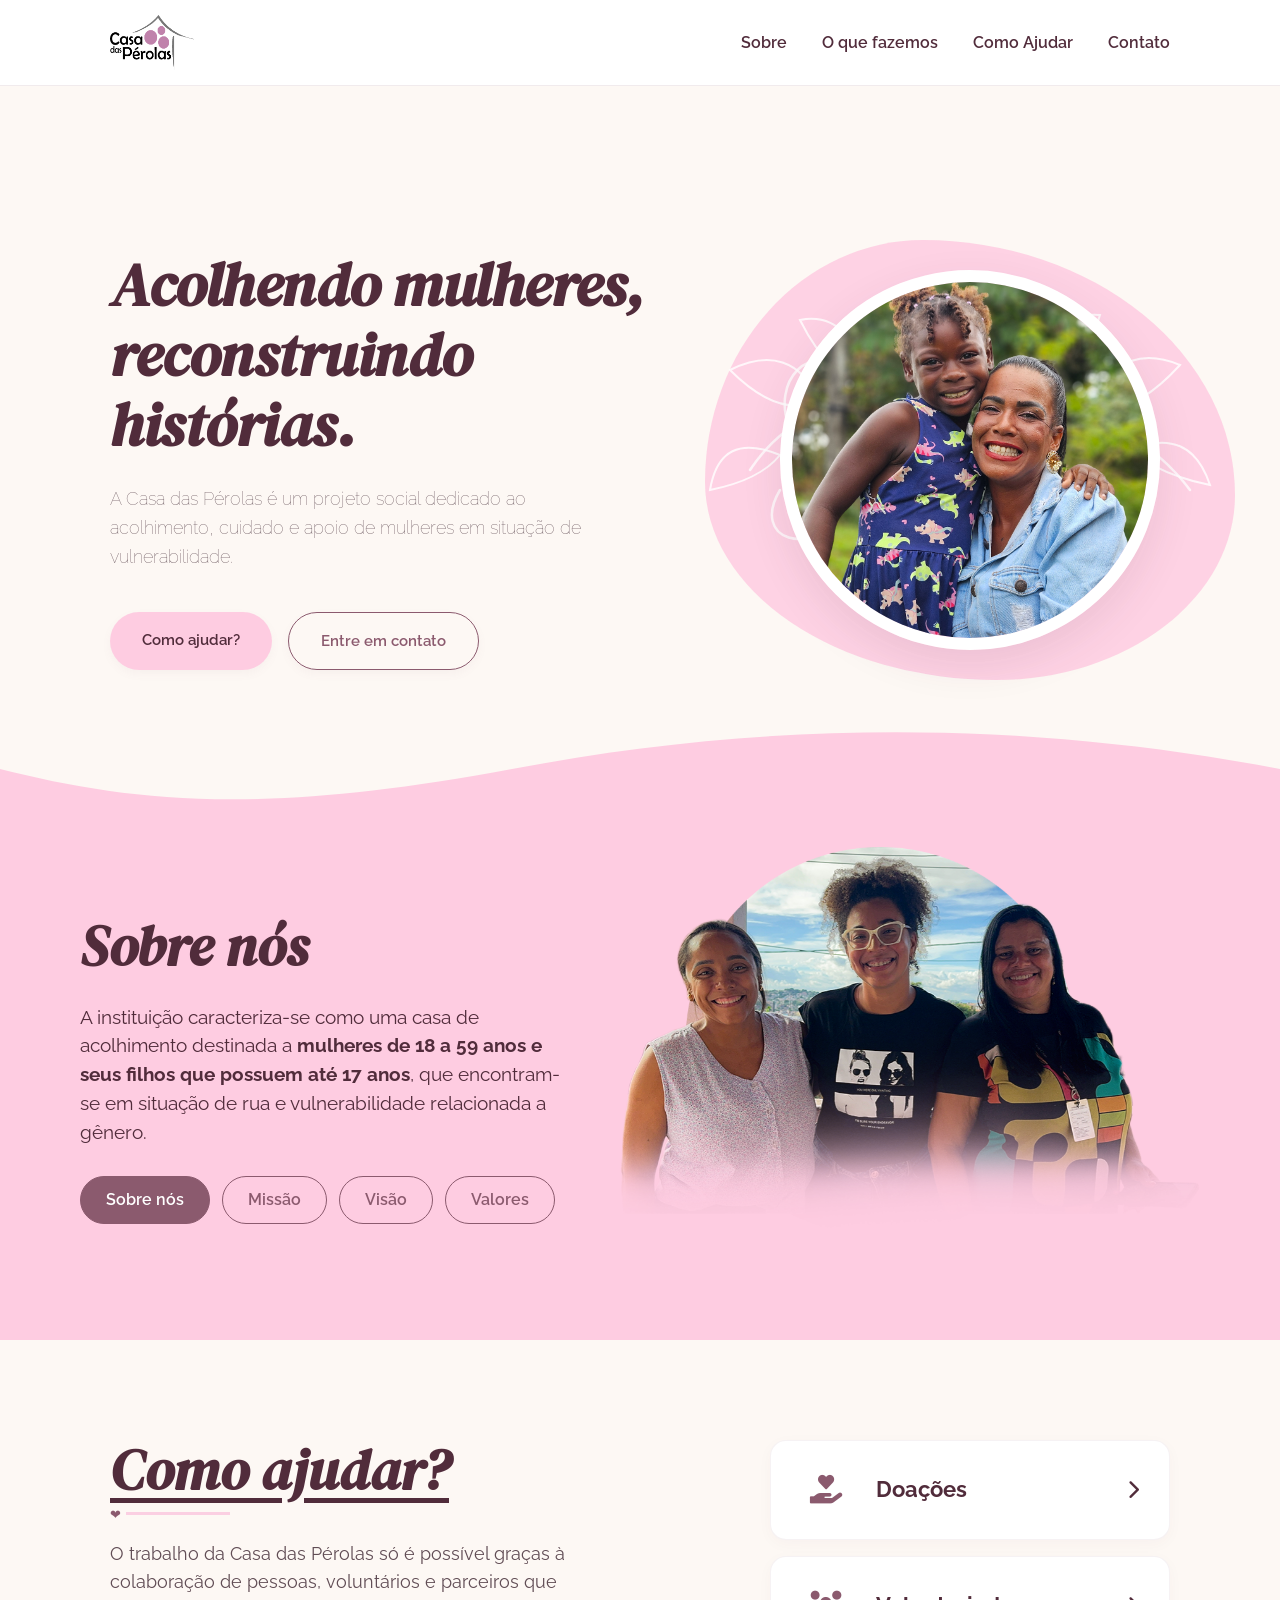
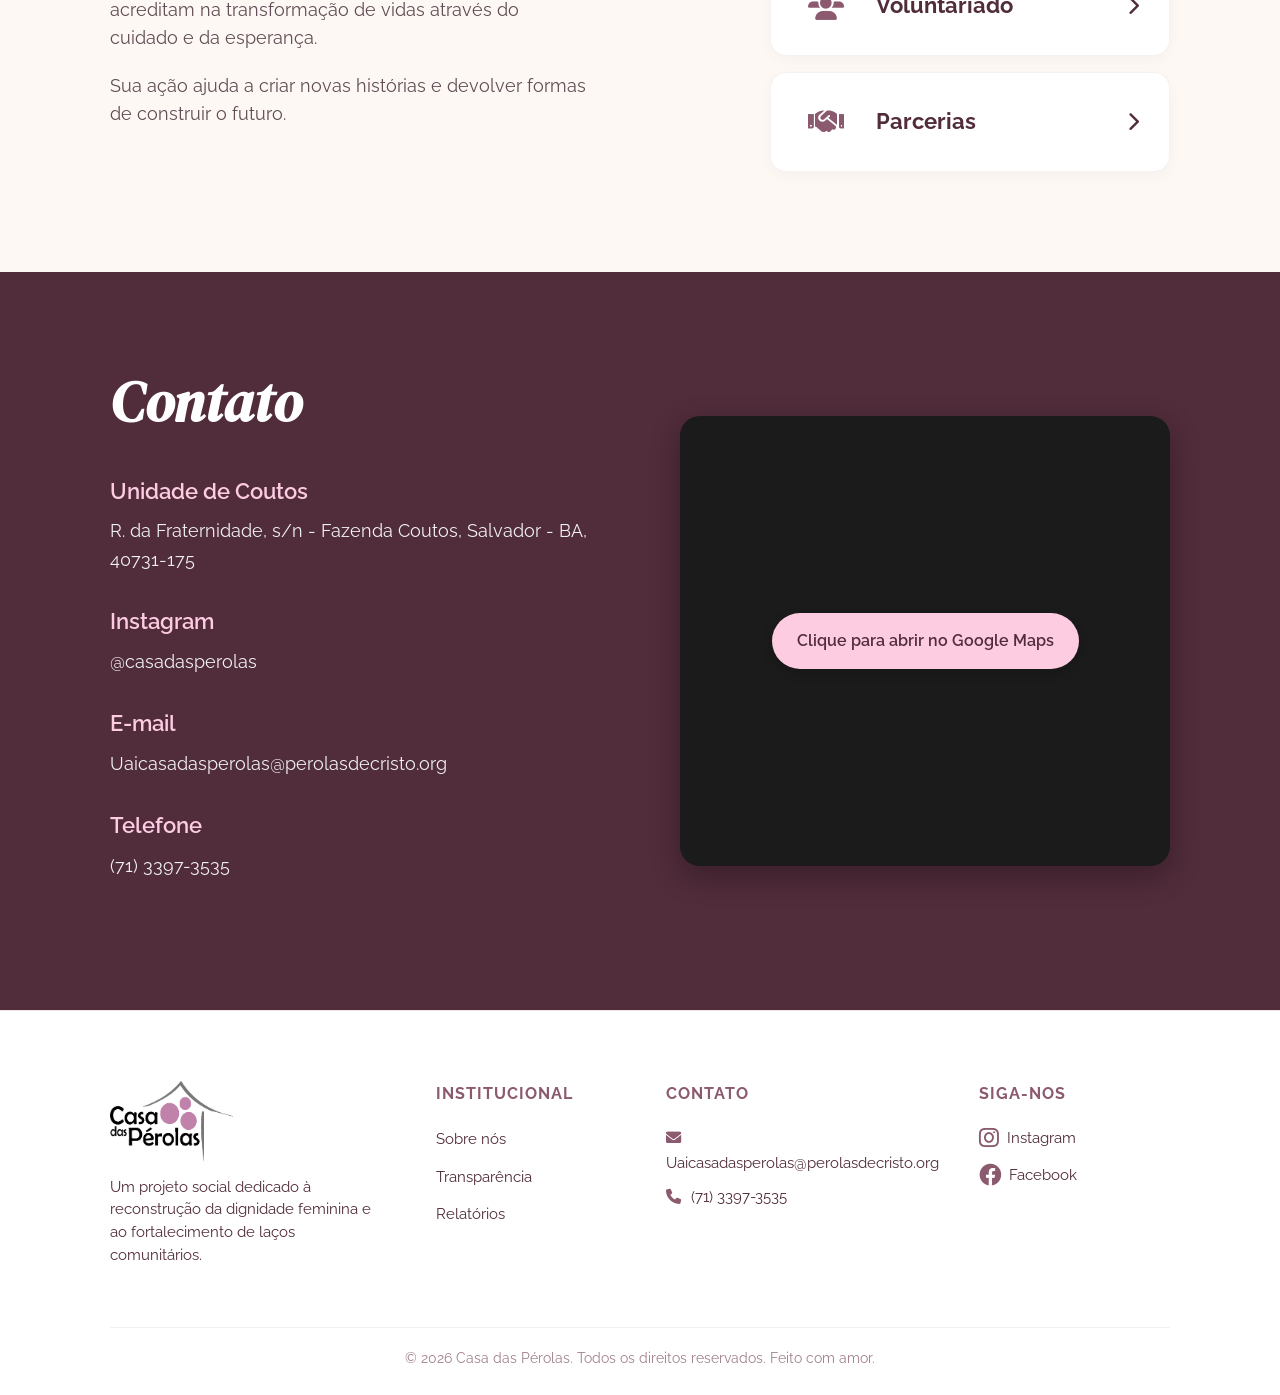
==== commit 84db56c1: "Design: Imagem configurada para passar por cima da linha da onda no desktop" ====
--- a/public/index.html
+++ b/public/index.html
@@ -44,7 +44,7 @@
             </div>
             <div class="hero-image">
                 <div class="circle-img">
-                    <img src="https://images.unsplash.com/photo-1573497019940-1c28c88b4f3e?q=80&w=800&auto=format&fit=crop" alt="Mulher acolhida sorrindo">
+                    <img src="imgs/20260528_120318.jpg" alt="Mulher acolhida sorrindo">
                 </div>
             </div>
         </div>
@@ -69,7 +69,7 @@
 
             <div class="about-image">
                 <div class="circle-img">
-                    <img id="about-img" src="https://images.unsplash.com/photo-1529156069898-49953e39b3ac?q=80&w=800&auto=format&fit=crop" alt="Equipe Casa das Pérolas">
+                    <img id="about-img" src="imgs/mocasfoto.png" alt="Equipe Casa das Pérolas">
                 </div>
             </div>
         </div>
--- a/public/css/style.css
+++ b/public/css/style.css
@@ -2431,4 +2431,240 @@
         height: 270px !important;
         border: 8px solid white !important;
     }
+}
+
+@media (max-width: 768px) {
+
+    /* --- AJUSTE DA ONDA MOBILE (FICA SUAVE E ALTA) --- */
+    .about-pink {
+        padding: 90px 0 60px 0 !important; /* Respiro interno ideal para o texto */
+        margin-top: 40px !important; /* Empurra a seção para baixo, dando espaço para a onda respirar */
+    }
+
+    .about-pink::before {
+        top: -55px !important; /* Reposiciona o início da curva no topo sem amassar */
+        height: 60px !important; /* Altura suavizada para a curvatura não achatar */
+        /* Novo SVG focado em telas verticais para manter a onda orgânica */
+        background-image: url("data:image/svg+xml,%3Csvg xmlns='http://www.w3.org/2000/svg' viewBox='0 0 768 60' preserveAspectRatio='none'%3E%3Cpath fill='%23fecce1' d='M0,40 C150,10 350,10 550,40 C650,55 720,50 768,40 L768,60 L0,60 Z'%3E%3C/path%3E%3C/svg%3E") !important;
+    }
+
+    /* --- HERO TEXT & COMPONENTES --- */
+    .hero {
+        padding: 50px 0 20px 0 !important;
+    }
+
+    .flex-hero {
+        flex-direction: column !important;
+        text-align: center !important;
+        gap: 30px !important;
+    }
+
+    .hero-text h1 {
+        font-size: 2.5rem !important;
+        line-height: 1.2 !important;
+        margin-bottom: 20px !important;
+    }
+
+    .hero-text p {
+        font-size: 1.05rem !important;
+        margin: 0 auto 35px auto !important;
+    }
+
+    .hero-btns {
+        display: flex !important;
+        flex-direction: row !important;
+        justify-content: center !important;
+        gap: 12px !important;
+        padding: 0 15px;
+    }
+
+    .hero-btns .btn {
+        font-size: 0.9rem !important;
+        flex: 1;
+        max-width: 165px;
+        height: 54px !important;
+        display: inline-flex !important;
+        justify-content: center !important;
+        align-items: center !important;
+    }
+
+    /* --- REMOÇÃO DO SHAPE E DA PLANTA ATRÁS DA FOTO NO MOBILE --- */
+    .hero-image {
+        display: none !important;
+    }
+
+    /* Oculta o Blob Rosa e as Plantas Brancas no Celular */
+    .hero-image::before,
+    .hero-image::after {
+        display: none !important;
+    }
+
+    /* Mantém apenas a foto limpa com a moldura branca do Figma */
+    .hero-image .circle-img {
+        width: 290px !important;
+        height: 290px !important;
+        border: 8px solid white !important;
+        box-shadow: 0 12px 35px rgba(81, 44, 59, 0.12) !important;
+        transform: none !important; /* Desativa rotações em telas touch */
+    }
+}
+
+/* ==========================================================================
+   HEADER MINIMALISTA E ATUALIZADO (ESTILO FIGMA)
+   ========================================================================== */
+.fixed-header {
+    position: fixed;
+    top: 0;
+    left: 0;
+    width: 100%;
+    z-index: 1000;
+    background-color: #ffffff; /* Fundo totalmente branco limpo */
+    
+    /* Cria a linha horizontal sutil e contínua na base de todo o header */
+    border-bottom: 1px solid rgba(139, 90, 110, 0.12); 
+    box-shadow: none; /* Remove a sombra pesada antiga */
+    padding: 15px 0;
+    transition: all 0.3s ease;
+}
+
+.nav-container {
+    display: flex;
+    justify-content: space-between;
+    align-items: center;
+}
+
+.logo-img {
+    height: 55px; /* Tamanho proporcional elegante */
+    width: auto;
+    display: block;
+    cursor: pointer;
+}
+
+.nav-list {
+    display: flex;
+    list-style: none;
+    align-items: center;
+    height: 100%;
+}
+
+.nav-list li {
+    position: relative; /* Base essencial para alinhar a barra rosa individual */
+}
+
+.nav-list li a {
+    text-decoration: none;
+    color: var(--marsala-escuro);
+    margin-left: 35px;
+    font-family: 'Raleway', sans-serif;
+    font-weight: 600;
+    font-size: 1rem;
+    padding: 10px 0; /* Cria área útil para o clique e espaçamento para a linha */
+    display: inline-block;
+    position: relative;
+    transition: color 0.3s ease;
+}
+
+/* --- O SEGREDO DA LINHA ROSA ATIVA (IGUAL AO PRINT) --- */
+.nav-list li a.active::after,
+.nav-list li a:hover::after {
+    content: "";
+    position: absolute;
+    bottom: -6px; /* Ajusta a distância para a linha sentar perfeitamente acima da borda do header */
+    left: 0;
+    width: 100%;
+    height: 3px; /* Espessura exata da barrinha decorativa do Figma */
+    background-color: #fbcfe2; /* O rosa claro de destaque do seu projeto */
+    border-radius: 2px;
+}
+
+/* Altera a cor do texto do link ativo/hover para dar um feedback sutil */
+.nav-list li a.active,
+.nav-list li a:hover {
+    color: var(--marsala-medio);
+}
+/* ==========================================================================
+   SEÇÃO SOBRE NÓS - AJUSTE INTEGRADO COM A ONDA (ESTILO FIGMA)
+   ========================================================================== */
+.about-pink {
+    background-color: #fecce1;
+    padding: 110px 0 110px 0; 
+    margin: 0; 
+    position: relative; 
+}
+
+/* Pseudo-elemento da Onda (Mantido em z-index: 1) */
+.about-pink::before {
+    content: "";
+    position: absolute;
+    top: -95px;
+    left: 0;
+    width: 100%;
+    height: 100px; 
+    background-color: transparent;
+    background-image: url("data:image/svg+xml,%3Csvg xmlns='http://www.w3.org/2000/svg' viewBox='0 0 1440 100' preserveAspectRatio='none'%3E%3Cpath fill='%23fecce1' d='M0,64 C288,15 576,15 864,64 C1152,112 1296,96 1440,64 L1440,100 L0,100 Z'%3E%3C/path%3E%3C/svg%3E");
+    background-size: 100% 100%;
+    background-repeat: no-repeat;
+    pointer-events: none;
+    z-index: 1; /* Fica na camada de fundo */
+    transform: scaleX(-1); 
+}
+
+/* Container Flex que envolve Texto e Imagem */
+.about-pink .container-flex {
+    display: flex;
+    align-items: center; 
+    justify-content: space-between;
+    gap: 50px;
+    max-width: 1200px; 
+    margin: 0 auto;
+    padding: 0 40px;
+    position: relative;
+    z-index: 3; /* Força todo o conteúdo a ficar na frente da onda */
+}
+
+/* Lado da Imagem - Mágica para vazar acima da onda */
+.about-image {
+    flex: 1;
+    display: flex;
+    justify-content: center;
+    align-items: center;
+    width: 100%;
+    position: relative;
+    z-index: 4; /* Garante que a foto passe por cima do corte da onda */
+    margin-top: -160px; /* Puxa o container da foto para cima, fazendo as cabeças cruzarem a linha branca */
+}
+
+.about-image .circle-img {
+    width: 580px !important;  
+    height: 480px !important; 
+    border-radius: 0 !important; 
+    border: none !important;
+    box-shadow: none !important;
+    overflow: visible !important; /* Essencial: Permite que o topo das cabeças passe do limite do bloco */
+    background: transparent !important;
+    display: flex;
+    align-items: flex-end; 
+    justify-content: center;
+}
+
+.about-image .circle-img img {
+    width: 100% !important;
+    height: 100% !important;
+    object-fit: contain !important; 
+    object-position: bottom center;
+}
+
+/* ==========================================================================
+   COMPORTAMENTO RESPONSIVO MOBILE
+   ========================================================================== */
+@media (max-width: 768px) {
+    .about-image {
+        margin-top: 20px !important; /* No mobile reseta o puxão para não cobrir o texto */
+    }
+    
+    .about-image .circle-img {
+        width: 100% !important;
+        max-width: 360px !important;
+        height: 300px !important;
+    }
 }
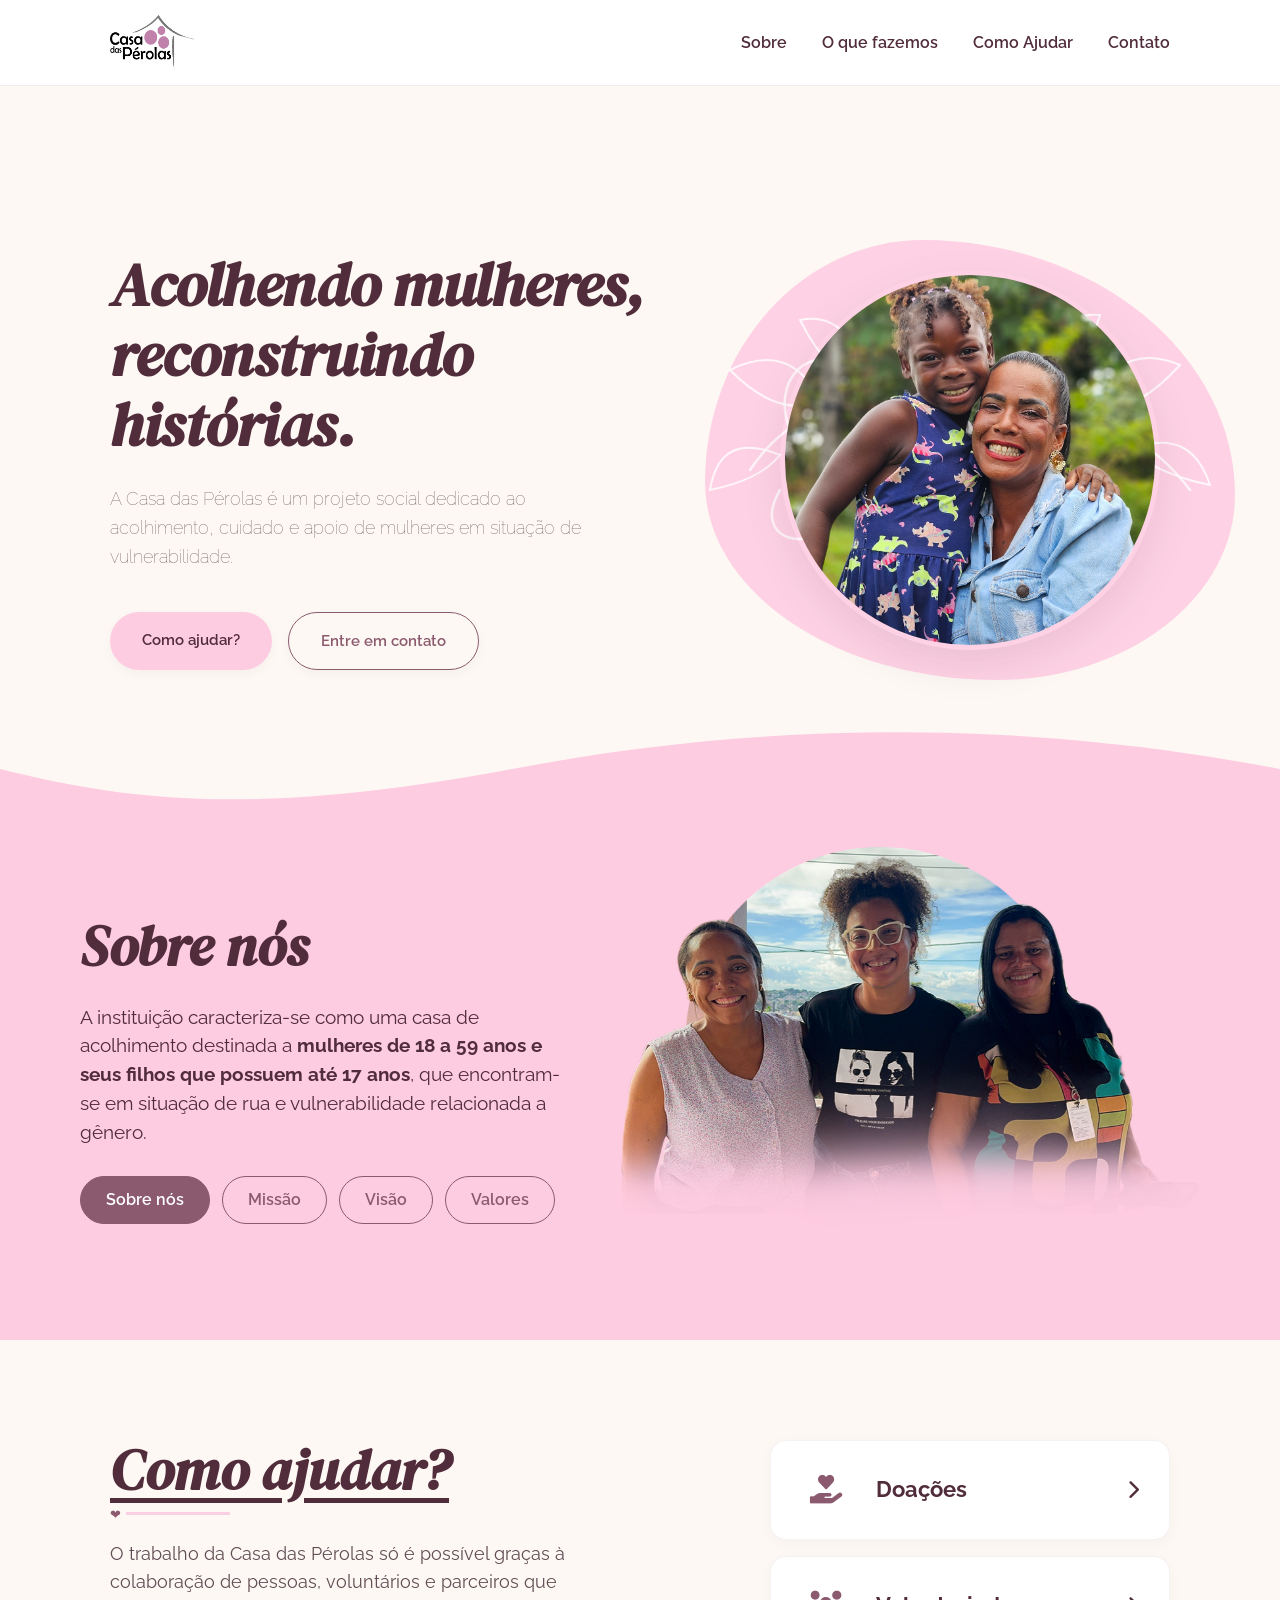
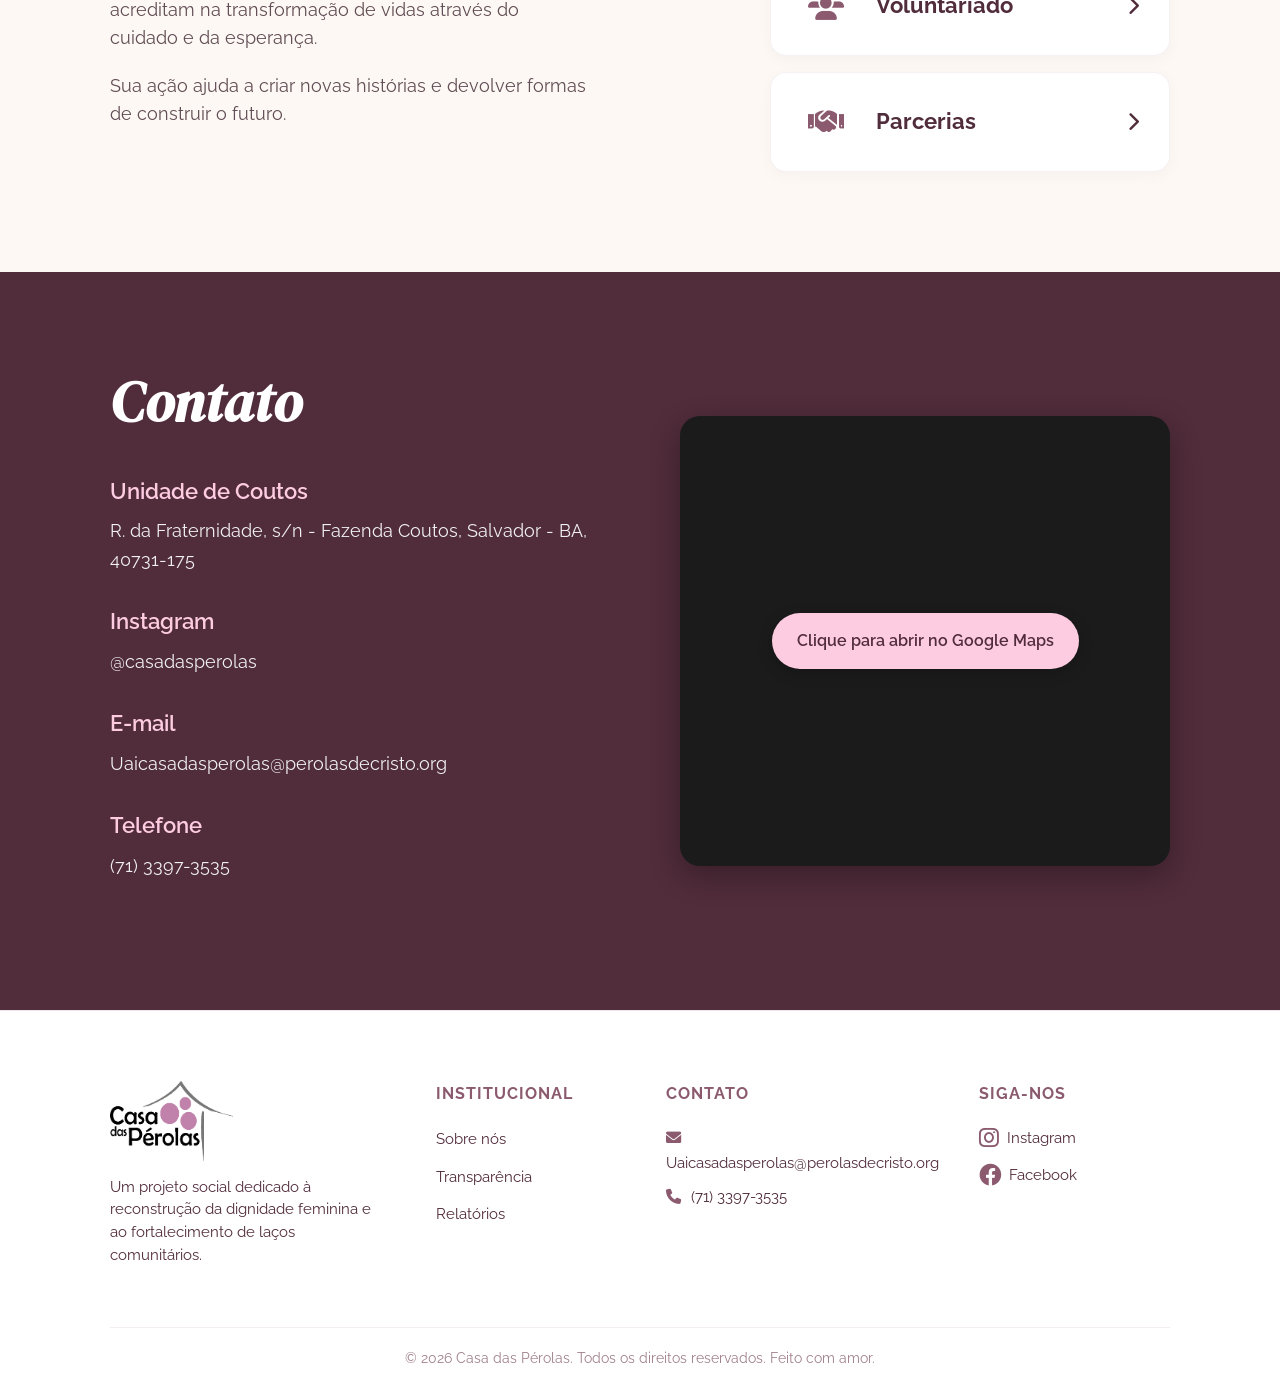
==== commit 57301db5: "Design: Atualizado favicon para a versão branca transparente" ====
--- a/public/index.html
+++ b/public/index.html
@@ -7,6 +7,7 @@
     <link rel="stylesheet" href="css/style.css">
     <link href="https://fonts.googleapis.com/css2?family=DM+Serif+Display:ital@0;1&family=Raleway:wght@400;600&display=swap" rel="stylesheet">
     <link rel="stylesheet" href="https://cdnjs.cloudflare.com/ajax/libs/font-awesome/6.0.0/css/all.min.css">
+    <link rel="icon" type="image/png" href="imgs/CasadasPerolasbranco.png">
 </head>
 <body>
 
--- a/public/css/style.css
+++ b/public/css/style.css
@@ -203,21 +203,6 @@
     flex: 0.8;
     display: flex;
     justify-content: flex-end;
-}
-
-.about-image .circle-img {
-    width: 420px; /* Tamanho fiel ao Figma */
-    height: 420px;
-    border-radius: 50%;
-    overflow: hidden;
-    border: none;
-    box-shadow: 0 10px 30px rgba(0,0,0,0.1);
-}
-
-.about-image .circle-img img {
-    width: 100%;
-    height: 100%;
-    object-fit: cover;
 }
 
 /* Tabs (Abas) */
@@ -292,12 +277,6 @@
     to { opacity: 1; transform: translateY(0); }
 }
 
-/* Responsividade */
-@media (max-width: 992px) {
-    h1 { font-size: 2.8rem; }
-    .circle-img { width: 350px; height: 350px; }
-}
-
 @media (max-width: 768px) {
     .flex-hero, .container-flex, .grid-help {
         flex-direction: column;
@@ -309,10 +288,7 @@
     .hero-btns { justify-content: center; }
     .filter-tabs { justify-content: center; }
     
-    .circle-img {
-        width: 300px;
-        height: 300px;
-    }
+
 }
 
 /* Reset e Estilo Geral do Footer */
@@ -762,13 +738,6 @@
         min-height: 50px; /* Garante que o texto não corte */
     }
 
-    /* Imagem Circular no Mobile */
-    .circle-img {
-        width: 280px; /* Reduzir tamanho para caber em telas pequenas */
-        height: 280px;
-        margin: 0 auto;
-    }
-
     /* Seção Como Ajudar Mobile */
     .how-to-help {
         padding: 50px 0;
@@ -830,9 +799,9 @@
     align-items: center;
     position: relative;
     
-    /* Combinando o gradiente escuro E a imagem diretamente no CSS para garantir que ambos apareçam */
+    /* CORREÇÃO DO CAMINHO: Adicionado ../ para sair da pasta css e entrar em imgs */
     background-image: linear-gradient(180deg, rgba(0, 0, 0, 0.55) 0%, rgba(0, 0, 0, 0.35) 100%), 
-                      url('https://images.unsplash.com/photo-1488521787991-ed7bbaae773c?q=80&w=1200') !important;
+                      url('../imgs/comoajudar.png') !important;
 }
 
 .donation-banner h1 {
@@ -956,8 +925,8 @@
     gap: 20px;
 }
 .rounded-img {
-    width: 100%;
-    height: 220px;
+    width: 150%;
+    height: 290px;
     object-fit: cover;
     border-radius: 20px;
     box-shadow: 0 10px 20px rgba(0,0,0,0.2);
@@ -1052,7 +1021,7 @@
 
 /* Faixa rosa claro do segundo título */
 .bg-light-pink {
-    background-color: #fde4ee; /* Um tom de rosa ligeiramente mais suave para variação se preferir, ou mantenha var(--rosa-claro) */
+    background-color: var(--rosa-claro); /* Um tom de rosa ligeiramente mais suave para variação se preferir, ou mantenha var(--rosa-claro) */
 }
 
 /* Container de texto centralizado e ajustado para não espalhar muito na tela */
@@ -1867,11 +1836,6 @@
     .hero-btns, .filter-tabs { justify-content: center; }
     .about-image { justify-content: center; }
 
-    .circle-img, .about-image .circle-img {
-        width: 300px !important;
-        height: 300px !important;
-    }
-
     .contact-map { height: 320px; }
 }
 
@@ -1973,8 +1937,7 @@
     height: 440px;
     border-radius: 50%;
     overflow: hidden;
-    position: relative;
-    border: 8px solid white; /* Moldura branca elegante estilo Figma */
+    position: relative; 
     box-shadow: 0 20px 45px rgba(81, 44, 59, 0.12); /* Sombra suave multicamada */
     transition: transform 0.5s ease;
 }
@@ -2037,12 +2000,6 @@
         max-width: 160px;
     }
 
-    .hero-image .circle-img {
-        width: 310px !important; /* Um pouco maior e imponente no celular */
-        height: 310px !important;
-        border: 6px solid white !important;
-        box-shadow: 0 15px 35px rgba(81, 44, 59, 0.1) !important;
-    }
 }
 
 /* ==========================================================================
@@ -2236,13 +2193,6 @@
         line-height: 1.2 !important; /* Permite que o texto quebre sem estufar o botão outline */
     }
 
-    /* IMAGEM HERO NO SMARTPHONE */
-    .hero-image .circle-img {
-        width: 320px !important;
-        height: 320px !important;
-        border: 6px solid white !important;
-        box-shadow: 0 15px 35px rgba(81, 44, 59, 0.1) !important;
-    }
 }
 
 /* ==========================================================================
@@ -2280,6 +2230,42 @@
     pointer-events: none;
 }
 
+
+/* ==========================================================================
+   CONTAINER DA IMAGEM E ELEMENTOS DECORATIVOS (LOOK COMPLETO DO FIGMA)
+   ========================================================================== */
+.hero-image {
+    flex: 0.8;
+    display: flex;
+    justify-content: center;
+    align-items: center;
+    position: relative; /* Base fixa para as plantas e o shape orbitarem */
+    width: 100%;
+    min-height: 520px; /* Garante que os shapes traseiros tenham espaço útil */
+    animation: fadeInUp 1s cubic-bezier(0.16, 1, 0.3, 1) 0.2s forwards;
+    opacity: 0;
+}
+
+/* --- ELEMENTO 1: O SHAPE ROSA ASSIMÉTRICO (BLOB) --- */
+.hero-image::before {
+    content: "";
+    position: absolute;
+    width: 530px; /* Largura esticada horizontalmente idêntica ao print */
+    height: 440px; /* Um pouco mais baixo para criar o formato oval orgânico */
+    top: 50%;
+    left: 50%;
+    transform: translate(-50%, -50%); /* Centralização matemática perfeita atrás da foto */
+    z-index: 1;
+    
+    /* Cor rosa oficial translúcida */
+    background-color: rgba(254, 204, 225, 0.85); 
+    
+    /* Curvaturas assimétricas dinâmicas calculadas para imitar o vetor do Figma */
+    border-radius: 41% 59% 45% 55% / 55% 58% 42% 45%;
+    
+    pointer-events: none;
+}
+
 /* --- ELEMENTO 2: A ILUSTRAÇÃO DE PLANTAS BRANCAS (RAMOS FLUTUANTES) --- */
 .hero-image::after {
     content: "";
@@ -2306,101 +2292,7 @@
     overflow: hidden;
     position: relative;
     z-index: 3; /* Força a foto a ficar por cima de toda a ilustração */
-    border: 12px solid white; /* Moldura branca espessa idêntica ao print */
-    box-shadow: 0 15px 40px rgba(81, 44, 59, 0.1);
-}
-
-/* ==========================================================================
-   MÍDIA QUERY RESPONSIVA (MOBILE AJUSTADO CONFORME SEU COLO ORIGINAL)
-   ========================================================================== */
-@media (max-width: 768px) {
-    .hero-image {
-        min-height: 400px !important;
-        margin-top: 20px;
-    }
-
-    /* Reduz o shape traseiro proporcionalmente para não quebrar a tela do celular */
-    .hero-image::before {
-        width: 350px !important;
-        height: 300px !important;
-        border-radius: 41% 59% 45% 55% / 55% 58% 42% 45% !important;
-    }
-
-    /* Reduz a ilustração de plantas para abraçar o círculo menor */
-    .hero-image::after {
-        width: 390px !important;
-        height: 340px !important;
-    }
-
-    .hero-image .circle-img {
-        width: 270px !important;
-        height: 270px !important;
-        border: 8px solid white !important;
-    }
-}
-
-/* ==========================================================================
-   CONTAINER DA IMAGEM E ELEMENTOS DECORATIVOS (LOOK COMPLETO DO FIGMA)
-   ========================================================================== */
-.hero-image {
-    flex: 0.8;
-    display: flex;
-    justify-content: center;
-    align-items: center;
-    position: relative; /* Base fixa para as plantas e o shape orbitarem */
-    width: 100%;
-    min-height: 520px; /* Garante que os shapes traseiros tenham espaço útil */
-    animation: fadeInUp 1s cubic-bezier(0.16, 1, 0.3, 1) 0.2s forwards;
-    opacity: 0;
-}
-
-/* --- ELEMENTO 1: O SHAPE ROSA ASSIMÉTRICO (BLOB) --- */
-.hero-image::before {
-    content: "";
-    position: absolute;
-    width: 530px; /* Largura esticada horizontalmente idêntica ao print */
-    height: 440px; /* Um pouco mais baixo para criar o formato oval orgânico */
-    top: 50%;
-    left: 50%;
-    transform: translate(-50%, -50%); /* Centralização matemática perfeita atrás da foto */
-    z-index: 1;
-    
-    /* Cor rosa oficial translúcida */
-    background-color: rgba(254, 204, 225, 0.85); 
-    
-    /* Curvaturas assimétricas dinâmicas calculadas para imitar o vetor do Figma */
-    border-radius: 41% 59% 45% 55% / 55% 58% 42% 45%;
-    
-    pointer-events: none;
-}
-
-/* --- ELEMENTO 2: A ILUSTRAÇÃO DE PLANTAS BRANCAS (RAMOS FLUTUANTES) --- */
-.hero-image::after {
-    content: "";
-    position: absolute;
-    width: 600px; /* Abre além do shape rosa para as folhas brotarem nas pontas */
-    height: 500px;
-    top: 50%;
-    left: 50%;
-    transform: translate(-50%, -50%);
-    z-index: 2; /* Fica entre o shape rosa e a foto circular */
-    
-    /* Injeção direta de um vetor SVG de folhas lineares brancas (limpo e sem peso) */
-    background-image: url("data:image/svg+xml,%3Csvg xmlns='http://www.w3.org/2000/svg' viewBox='0 0 600 500'%3E%3Cpath d='M80,260 C120,200 200,160 280,240 M280,240 C360,180 460,200 520,280 M120,220 C100,170 140,130 180,160 M440,210 C460,150 420,110 380,140 M180,300 C140,350 80,330 110,280 M400,320 C420,380 480,360 460,300' stroke='white' stroke-width='2.5' fill='none' stroke-linecap='round' opacity='0.75'/%3E%3C!-- Ramos da Esquerda --%3E%3Cpath d='M150,190 Q120,130 60,160 Q110,210 150,190 Z' fill='none' stroke='white' stroke-width='2' opacity='0.8'/%3E%3Cpath d='M200,175 Q180,100 130,110 Q160,170 200,175 Z' fill='none' stroke='white' stroke-width='2' opacity='0.8'/%3E%3Cpath d='M110,245 Q50,220 40,280 Q90,270 110,245 Z' fill='none' stroke='white' stroke-width='2' opacity='0.8'/%3E%3C!-- Ramos da Direita --%3E%3Cpath d='M420,195 Q450,130 510,155 Q460,210 420,195 Z' fill='none' stroke='white' stroke-width='2' opacity='0.8'/%3E%3Cpath d='M370,180 Q380,100 430,105 Q410,170 370,180 Z' fill='none' stroke='white' stroke-width='2' opacity='0.8'/%3E%3Cpath d='M460,240 Q520,215 540,275 Q490,265 460,240 Z' fill='none' stroke='white' stroke-width='2' opacity='0.8'/%3E%3C/svg%3E");
-    background-size: 100% 100%;
-    background-repeat: no-repeat;
-    pointer-events: none;
-}
-
-/* --- ELEMENTO 3: A FOTO CIRCULAR PRINCIPAL PRINCIPAL --- */
-.hero-image .circle-img {
-    width: 380px; /* Reduzido levemente para o shape e as plantas aparecerem mais */
-    height: 380px;
-    border-radius: 50%;
-    overflow: hidden;
-    position: relative;
-    z-index: 3; /* Força a foto a ficar por cima de toda a ilustração */
-    border: 12px solid white; /* Moldura branca espessa idêntica ao print */
+    border: 5px solid rgba(75, 21, 57, 0); /* Moldura branca espessa idêntica ao print */
     box-shadow: 0 15px 40px rgba(81, 44, 59, 0.1);
 }
 
@@ -2622,7 +2514,11 @@
     z-index: 3; /* Força todo o conteúdo a ficar na frente da onda */
 }
 
-/* Lado da Imagem - Mágica para vazar acima da onda */
+/* ==========================================================================
+   CONFIGURAÇÃO DAS IMAGENS DO CARROSSEL (PHOTOSHOP LIVRES)
+   ========================================================================== */
+
+/* 1. CONTAINER DA DIREITA: Remove o recuo antigo e cria o z-index para vazar a onda */
 .about-image {
     flex: 1;
     display: flex;
@@ -2630,36 +2526,128 @@
     align-items: center;
     width: 100%;
     position: relative;
-    z-index: 4; /* Garante que a foto passe por cima do corte da onda */
-    margin-top: -160px; /* Puxa o container da foto para cima, fazendo as cabeças cruzarem a linha branca */
-}
-
+    z-index: 4; /* Faz as imagens passarem por cima da linha da onda */
+    margin-top: -160px; /* Puxa o canvas do Photoshop para cima no desktop */
+}
+
+/* 2. O ELEMENTO QUE ANTES ERA UM CÍRCULO:
+   Agora ele vira uma caixa invisível quadrada, respeitando as dimensões reais das fotos */
 .about-image .circle-img {
-    width: 580px !important;  
-    height: 480px !important; 
-    border-radius: 0 !important; 
+    width: 580px !important;  /* Largura máxima para caber as 3 moças sem cortes */
+    height: 480px !important; /* Altura máxima proporcional */
+    border-radius: 0 !important; /* DESTRÓI O CÍRCULO: Libera as fotos do Photoshop */
     border: none !important;
     box-shadow: none !important;
-    overflow: visible !important; /* Essencial: Permite que o topo das cabeças passe do limite do bloco */
+    overflow: visible !important; /* Permite que o topo arredondado passe da div rosa */
     background: transparent !important;
     display: flex;
-    align-items: flex-end; 
+    align-items: flex-end; /* Senta a base desvanecida no chão da seção */
     justify-content: center;
-}
-
+    flex-shrink: 0;
+}
+
+/* 3. A TAG IMG INTERNA DO CARROSSEL:
+   Controla a renderização das imagens injetadas pelo JavaScript */
 .about-image .circle-img img {
     width: 100% !important;
     height: 100% !important;
+    
+    /* MUDANÇA ESSENCIAL: 'contain' impede que o navegador corte ou estique 
+       as imagens com tamanhos de canvas diferentes (938x620, 560x532, etc) */
     object-fit: contain !important; 
-    object-position: bottom center;
+    
+    object-position: bottom center !important; /* Alinha todas rigidamente pela base */
+    transform: none !important;
 }
 
 /* ==========================================================================
-   COMPORTAMENTO RESPONSIVO MOBILE
+   AJUSTE CIRÚRGICO EXCLUSIVO PARA A ABA MISSÃO (CORREÇÃO PARA ANEXO 1)
+   ========================================================================== */
+.about-image .circle-img img[src$="missao.png"],
+.about-image .circle-img img[src$="missao.jpg"] {
+    /* Puxa a imagem da missão para cima para vazar a onda e igualar ao Sobre Nós */
+    transform: translateY(40px) !important; 
+    
+    /* Garante que o navegador use a escala real do seu canvas do Photoshop */
+    object-fit: contain !important; 
+}
+
+/* ==========================================================================
+   AJUSTE CIRÚRGICO EXCLUSIVO PARA A ABA MISSÃO (CORREÇÃO PARA ANEXO 1)
+   ========================================================================== */
+.about-image .circle-img img[src$="coracao.png"],
+.about-image .circle-img img[src$="missao.jpg"] {
+    /* Puxa a imagem da missão para cima para vazar a onda e igualar ao Sobre Nós */
+    transform: translateY(40px) !important; 
+    
+    /* Garante que o navegador use a escala real do seu canvas do Photoshop */
+    object-fit: contain !important; 
+}
+
+.about-image .circle-img img[src$="visao.png"],
+.about-image .circle-img img[src$="missao.jpg"] {
+    /* Puxa a imagem da missão para cima para vazar a onda e igualar ao Sobre Nós */
+    transform: translateY(40px) !important; 
+    
+    /* Garante que o navegador use a escala real do seu canvas do Photoshop */
+    object-fit: contain !important; 
+}
+
+/* Garante o ajuste correto caso o usuário mude para o celular */
+@media (max-width: 768px) {
+    .about-image .circle-img img[src$="missao.png"],
+    .about-image .circle-img img[src$="missao.jpg"] {
+        transform: translateY(-15px) !important; /* Suaviza o puxão no mobile */
+    }
+}
+
+/* Garante o ajuste correto caso o usuário mude para o celular */
+@media (max-width: 768px) {
+    .about-image .circle-img img[src$="visao.png"],
+    .about-image .circle-img img[src$="visao.jpg"] {
+        transform: translateY(-15px) !important; /* Suaviza o puxão no mobile */
+    }
+}
+
+/* Garante o ajuste correto caso o usuário mude para o celular */
+@media (max-width: 768px) {
+    
+    /* Puxa o container inteiro para cima eliminando o espaço vazio abaixo dos botões */
+    .about-image {
+        margin-top: -30px !important; 
+        width: 100% !important;
+    }
+    
+    .about-image .circle-img {
+        width: 100% !important;
+        max-width: 360px !important;
+        height: 320px !important; /* Altura controlada para ajustar o enquadramento */
+    }
+
+    /* CORREÇÃO DO TRANSFORM: Combinando os dois eixos na mesma linha */
+    .about-image .circle-img img[src$="mocasfoto.png"],
+    .about-image .circle-img img[src$="mocasfoto.jpg"] {
+        /* Aumentamos de -15px para -35px para puxar as meninas mais para cima */
+        transform: translateY(-35px) translateX(12px) !important; 
+        
+        transform-origin: bottom center !important;
+        object-fit: contain !important;
+    }
+}
+/* Garante o ajuste correto caso o usuário mude para o celular */
+@media (max-width: 768px) {
+    .about-image .circle-img img[src$="coracao.png"],
+    .about-image .circle-img img[src$="visao.jpg"] {
+        transform: translateY(-25px) !important; /* Suaviza o puxão no mobile */
+    }
+}
+
+/* ==========================================================================
+   COMPORTAMENTO RESPONSIVO MOBILE (BLINDADO CONTRA QUEBRAS)
    ========================================================================== */
 @media (max-width: 768px) {
     .about-image {
-        margin-top: 20px !important; /* No mobile reseta o puxão para não cobrir o texto */
+        margin-top: 20px !important; /* Reseta o puxão vertical no celular */
     }
     
     .about-image .circle-img {
@@ -2667,4 +2655,522 @@
         max-width: 360px !important;
         height: 300px !important;
     }
+}
+
+@media (max-width: 768px) {
+    .materials-images {
+        display: flex !important;
+        flex-direction: column !important;
+        gap: 20px !important;
+        padding: 0 15px !important; /* Cria um respiro elegante nas laterais para as fotos não colarem na borda da tela */
+        width: 100% !important;
+    }
+
+    .rounded-img {
+        /* MUDANÇA ESSENCIAL: Garante que a foto ocupe toda a largura disponível do celular sem vazar */
+        width: 100% !important; 
+        
+        height: 200px !important; /* Altura sutilmente reduzida no mobile para melhor proporção vertical */
+        object-fit: cover !important;
+        border-radius: 20px !important;
+        box-shadow: 0 8px 20px rgba(0, 0, 0, 0.15) !important;
+    }
+}
+
+/* ==========================================================================
+   TELA DE DOAÇÃO FINANCEIRA OTANIZADA (ESTILO FIGMA)
+   ========================================================================== */
+.donation-details-sec {
+    padding: 80px 0;
+    background-color: var(--bege-fundo);
+}
+
+/* Grid Principal em Duas Colunas */
+.grid-donation-panel {
+    display: grid;
+    grid-template-columns: 1.1fr 0.9fr;
+    gap: 50px;
+    align-items: flex-start;
+}
+
+.donation-header h2 {
+    font-family: 'DM Serif Display', serif;
+    font-size: 3rem;
+    color: var(--marsala-escuro);
+    margin-bottom: 8px;
+}
+
+.donation-header p {
+    font-family: 'Raleway', sans-serif;
+    color: var(--marsala-medio);
+    font-weight: 600;
+    font-size: 1.2rem;
+    margin-bottom: 20px;
+}
+
+.donation-intro {
+    font-size: 1.05rem !important;
+    color: #614d55 !important;
+    font-weight: 400 !important;
+    line-height: 1.6;
+    margin-bottom: 35px !important;
+}
+
+/* Card de Transferência Unificado */
+.bank-card {
+    background-color: #ffffff;
+    border: 1px solid rgba(139, 90, 110, 0.1);
+    border-radius: 20px;
+    padding: 30px;
+    box-shadow: 0 4px 20px rgba(81, 44, 59, 0.02);
+    margin-bottom: 20px;
+}
+
+.bank-card h3 {
+    font-family: 'Raleway', sans-serif;
+    color: var(--marsala-escuro);
+    font-size: 1.25rem;
+    margin-bottom: 25px;
+    display: flex;
+    align-items: center;
+    gap: 10px;
+}
+
+.bank-row {
+    margin-bottom: 20px;
+}
+
+.bank-row.group-fields {
+    display: flex;
+    gap: 20px;
+}
+
+.bank-field {
+    flex: 1;
+    display: flex;
+    flex-direction: column;
+    gap: 6px;
+}
+
+.bank-field label, .favorecido-box label, .pix-key-box label {
+    font-size: 0.85rem;
+    text-transform: uppercase;
+    letter-spacing: 0.5px;
+    color: #9c838e;
+    font-weight: 700;
+}
+
+.bank-field span {
+    font-size: 1.2rem;
+    font-weight: 700;
+    color: var(--marsala-escuro);
+}
+
+/* Mini Grupos de Copiar */
+.copy-field-group {
+    display: flex;
+    justify-content: space-between;
+    align-items: center;
+    background-color: #fff9fb;
+    border: 1px solid rgba(139, 90, 110, 0.1);
+    border-radius: 10px;
+    padding: 8px 14px;
+}
+
+.btn-mini-copy {
+    background-color: transparent;
+    border: none;
+    color: var(--marsala-medio);
+    font-weight: 700;
+    font-size: 0.85rem;
+    cursor: pointer;
+    transition: color 0.2s ease;
+}
+
+.btn-mini-copy:hover {
+    color: var(--marsala-escuro);
+}
+
+/* Caixa do Favorecido */
+.favorecido-box {
+    background-color: rgba(139, 90, 110, 0.04);
+    border-radius: 14px;
+    padding: 16px 24px;
+    border-left: 4px solid var(--marsala-medio);
+}
+
+.favorecido-box p {
+    font-size: 1.05rem;
+    font-weight: 700;
+    color: var(--marsala-escuro);
+    margin: 4px 0 0 0;
+}
+
+/* Card Destacado do Pix */
+.pix-card-highlight {
+    background-color: #512c3b; /* A cor marsala escura do seu projeto */
+    border-radius: 24px;
+    padding: 40px;
+    text-align: center;
+    color: #ffffff;
+    box-shadow: 0 15px 35px rgba(81, 44, 59, 0.15);
+}
+
+.pix-badge {
+    background-color: #fecce1;
+    color: #512c3b;
+    display: inline-flex;
+    align-items: center;
+    gap: 8px;
+    padding: 6px 18px;
+    border-radius: 50px;
+    font-weight: 700;
+    font-size: 0.9rem;
+    margin-bottom: 20px;
+    text-transform: uppercase;
+}
+
+.pix-card-highlight p {
+    color: #f3e6ec;
+    font-size: 1rem;
+    line-height: 1.5;
+    margin-bottom: 30px;
+}
+
+.qrcode-wrapper {
+    background-color: #ffffff;
+    padding: 16px;
+    border-radius: 20px;
+    display: inline-block;
+    margin-bottom: 30px;
+    box-shadow: 0 8px 25px rgba(0, 0, 0, 0.1);
+}
+
+.qrcode-wrapper img {
+    width: 200px;
+    height: 200px;
+    display: block;
+}
+
+/* Chave Pix e Botão Principal */
+.pix-key-box {
+    text-align: left;
+}
+
+.pix-key-box label {
+    color: #cbb4be;
+}
+
+.pix-input-wrapper {
+    display: flex;
+    justify-content: space-between;
+    align-items: center;
+    background-color: rgba(255, 255, 255, 0.08);
+    border: 1px solid rgba(255, 255, 255, 0.15);
+    border-radius: 14px;
+    padding: 8px 8px 8px 18px;
+    margin-top: 8px;
+}
+
+.pix-input-wrapper span {
+    font-size: 1.1rem;
+    font-weight: 700;
+    color: #ffffff;
+    letter-spacing: 0.3px;
+}
+
+.btn-copy-main {
+    background-color: #fecce1;
+    color: #512c3b;
+    border: none;
+    padding: 12px 24px;
+    border-radius: 10px;
+    font-weight: 700;
+    font-size: 0.95rem;
+    cursor: pointer;
+    display: flex;
+    align-items: center;
+    gap: 8px;
+    transition: all 0.2s ease;
+}
+
+.btn-copy-main:hover {
+    background-color: #ffffff;
+    transform: translateY(-2px);
+}
+
+/* ==========================================================================
+   COMPORTAMENTO RESPONSIVO (MOBILE)
+   ========================================================================== */
+@media (max-width: 992px) {
+    .grid-donation-panel {
+        grid-template-columns: 1fr;
+        gap: 40px;
+    }
+}
+
+@media (max-width: 480px) {
+    .bank-row.group-fields {
+        flex-direction: column;
+        gap: 20px;
+    }
+    
+    .pix-input-wrapper {
+        flex-direction: column;
+        gap: 15px;
+        padding: 20px;
+        text-align: center;
+    }
+    
+    .btn-copy-main {
+        width: 100%;
+        justify-content: center;
+    }
+}
+
+/* ==========================================================================
+   PÁGINA O QUE FAZEMOS / VOLUNTARIADO (ESTILO REORGANIZADO)
+   ========================================================================== */
+
+/* ==========================================================================
+   HEADER DA PÁGINA COM IMAGEM DE FUNDO (ESTILO FIGMA BANNER)
+   ========================================================================== */
+.page-header-wave {
+    height: 350px; /* Altura fixa elegante para o banner */
+    background-size: cover;
+    background-position: center;
+    display: flex;
+    align-items: center;
+    justify-content: center;
+    position: relative;
+    padding: 0;
+    
+    /* GRADIENTE + SUA IMAGEM: Altere 'comoajudar.png' para o nome do arquivo que quer usar no fundo */
+    background-image: linear-gradient(180deg, rgba(0, 0, 0, 0.55) 0%, rgba(0, 0, 0, 0.35) 100%),  
+                      url('../imgs/fazemos.png') !important;
+}
+
+/* Garante que o conteúdo interno fique centralizado e acima do fundo */
+.header-wave-content {
+    position: relative;
+    z-index: 2;
+    text-align: center;
+    width: 100%;
+}
+
+.page-header-wave h1 {
+    font-family: 'DM Serif Display', serif;
+    font-size: 3.5rem;
+    color: var(--rosa-claro);
+    font-style: italic;
+    margin: 0;
+}
+
+.page-header-wave h1 {
+    font-family: 'DM Serif Display', serif;
+    font-size: 3.2rem;
+    color: var(--rosa-claro);
+    font-style: italic;
+}
+
+.heart-line-center {
+    display: flex;
+    justify-content: center;
+    align-items: center;
+    width: 100%;
+    margin-top: 15px;
+}
+
+.heart-line-center::before {
+    content: "❤";
+    color: var(--marsala-medio);
+    font-size: 1.2rem;
+}
+
+/* Section dos Cards de Pilares */
+.pillars-section {
+    padding: 80px 0;
+    background-color: #ffffff;
+}
+
+.grid-pillars {
+    display: grid;
+    grid-template-columns: repeat(3, 1fr);
+    gap: 30px;
+}
+
+.pillar-card {
+    background-color: var(--bege-fundo);
+    border: 1px solid rgba(139, 90, 110, 0.05);
+    border-radius: 20px;
+    padding: 40px 30px;
+    text-align: center;
+    transition: transform 0.3s ease, box-shadow 0.3s ease;
+}
+
+.pillar-card:hover {
+    transform: translateY(-5px);
+    box-shadow: 0 12px 30px rgba(81, 44, 59, 0.06);
+}
+
+.pillar-icon {
+    font-size: 2.5rem;
+    color: var(--marsala-medio);
+    margin-bottom: 20px;
+}
+
+.pillar-card h3 {
+    font-family: 'Raleway', sans-serif;
+    color: var(--marsala-escuro);
+    font-size: 1.4rem;
+    font-weight: 700;
+    margin-bottom: 15px;
+}
+
+.pillar-card p {
+    font-family: 'Raleway', sans-serif;
+    font-size: 1rem;
+    line-height: 1.6;
+    color: #614d55;
+}
+
+/* Seção de Voluntariado */
+.volunteer-section {
+    padding: 100px 0;
+    background-color: var(--bege-fundo);
+}
+
+.grid-volunteer {
+    display: grid;
+    grid-template-columns: 1.1fr 0.9fr;
+    gap: 60px;
+    align-items: center;
+}
+
+.volunteer-text-box h2 {
+    font-family: 'DM Serif Display', serif;
+    font-size: 2.8rem;
+    color: var(--marsala-escuro);
+    margin-bottom: 15px;
+}
+
+.volunteer-text-box p {
+    font-family: 'Raleway', sans-serif;
+    font-size: 1.1rem;
+    line-height: 1.6;
+    color: #614d55;
+    margin-bottom: 20px;
+    max-width: 520px;
+}
+
+/* Card customizado do Formulário */
+.volunteer-form-card {
+    background-color: #ffffff;
+    border-radius: 24px;
+    padding: 45px 40px;
+    text-align: center;
+    box-shadow: 0 15px 40px rgba(81, 44, 59, 0.04);
+    border: 1px solid rgba(139, 90, 110, 0.08);
+}
+
+.form-card-icon {
+    width: 60px;
+    height: 60px;
+    background-color: #fff0f5;
+    color: var(--marsala-medio);
+    border-radius: 50%;
+    display: flex;
+    justify-content: center;
+    align-items: center;
+    font-size: 1.6rem;
+    margin: 0 auto 20px auto;
+}
+
+.volunteer-form-card h3 {
+    font-family: 'Raleway', sans-serif;
+    font-size: 1.4rem;
+    color: var(--marsala-escuro);
+    font-weight: 700;
+    margin-bottom: 12px;
+}
+
+.volunteer-form-card p {
+    font-family: 'Raleway', sans-serif;
+    font-size: 0.95rem;
+    color: #7a636c;
+    line-height: 1.5;
+    margin-bottom: 20px;
+}
+
+.confidential-tag {
+    display: block;
+    font-size: 0.85rem;
+    color: #a38b95;
+    margin-bottom: 30px;
+    font-weight: 600;
+}
+
+/* O Novo Botão na Paleta Oficial */
+.btn-volunteer-submit {
+    display: inline-flex;
+    align-items: center;
+    justify-content: center;
+    gap: 10px;
+    width: 100%;
+    padding: 16px;
+    background-color: var(--marsala-medio);
+    color: #ffffff;
+    text-decoration: none;
+    font-weight: 700;
+    border-radius: 12px;
+    transition: all 0.3s ease;
+    box-shadow: 0 6px 15px rgba(139, 90, 110, 0.2);
+}
+
+.btn-volunteer-submit:hover {
+    background-color: var(--marsala-escuro);
+    transform: translateY(-2px);
+    box-shadow: 0 10px 25px rgba(81, 44, 59, 0.25);
+}
+
+/* ==========================================================================
+   RESPONSIVIDADE (MOBILE)
+   ========================================================================== */
+@media (max-width: 992px) {
+
+    .page-header-wave {
+        height: auto !important; /* Libera a altura fixa para não esmagar o conteúdo */
+        padding: 120px 0 60px 0 !important; /* Empurra o texto para baixo do menu e dá respiro */
+        background-position: center center !important;
+    }
+
+    .page-header-wave h1 {
+        font-size: 2.4rem !important; /* Reduz ligeiramente o tamanho para não quebrar linha de forma feia */
+        color: var(--rosa-claro) !important; /* Força a cor escura para dar contraste total sobre a foto */
+        line-height: 1.2 !important;
+    }
+
+    .header-wave-content {
+        padding: 0 20px !important; /* Evita que o texto encoste nas bordas laterais do celular */
+    }
+    
+    .heart-line-center {
+        margin-top: 10px !important;
+    }
+
+    .grid-pillars {
+        grid-template-columns: 1fr;
+        gap: 20px;
+    }
+    
+    .grid-volunteer {
+        grid-template-columns: 1fr;
+        gap: 40px;
+        text-align: center;
+    }
+    
+    .volunteer-text-box p {
+        margin-left: auto;
+        margin-right: auto;
+    }
 }
